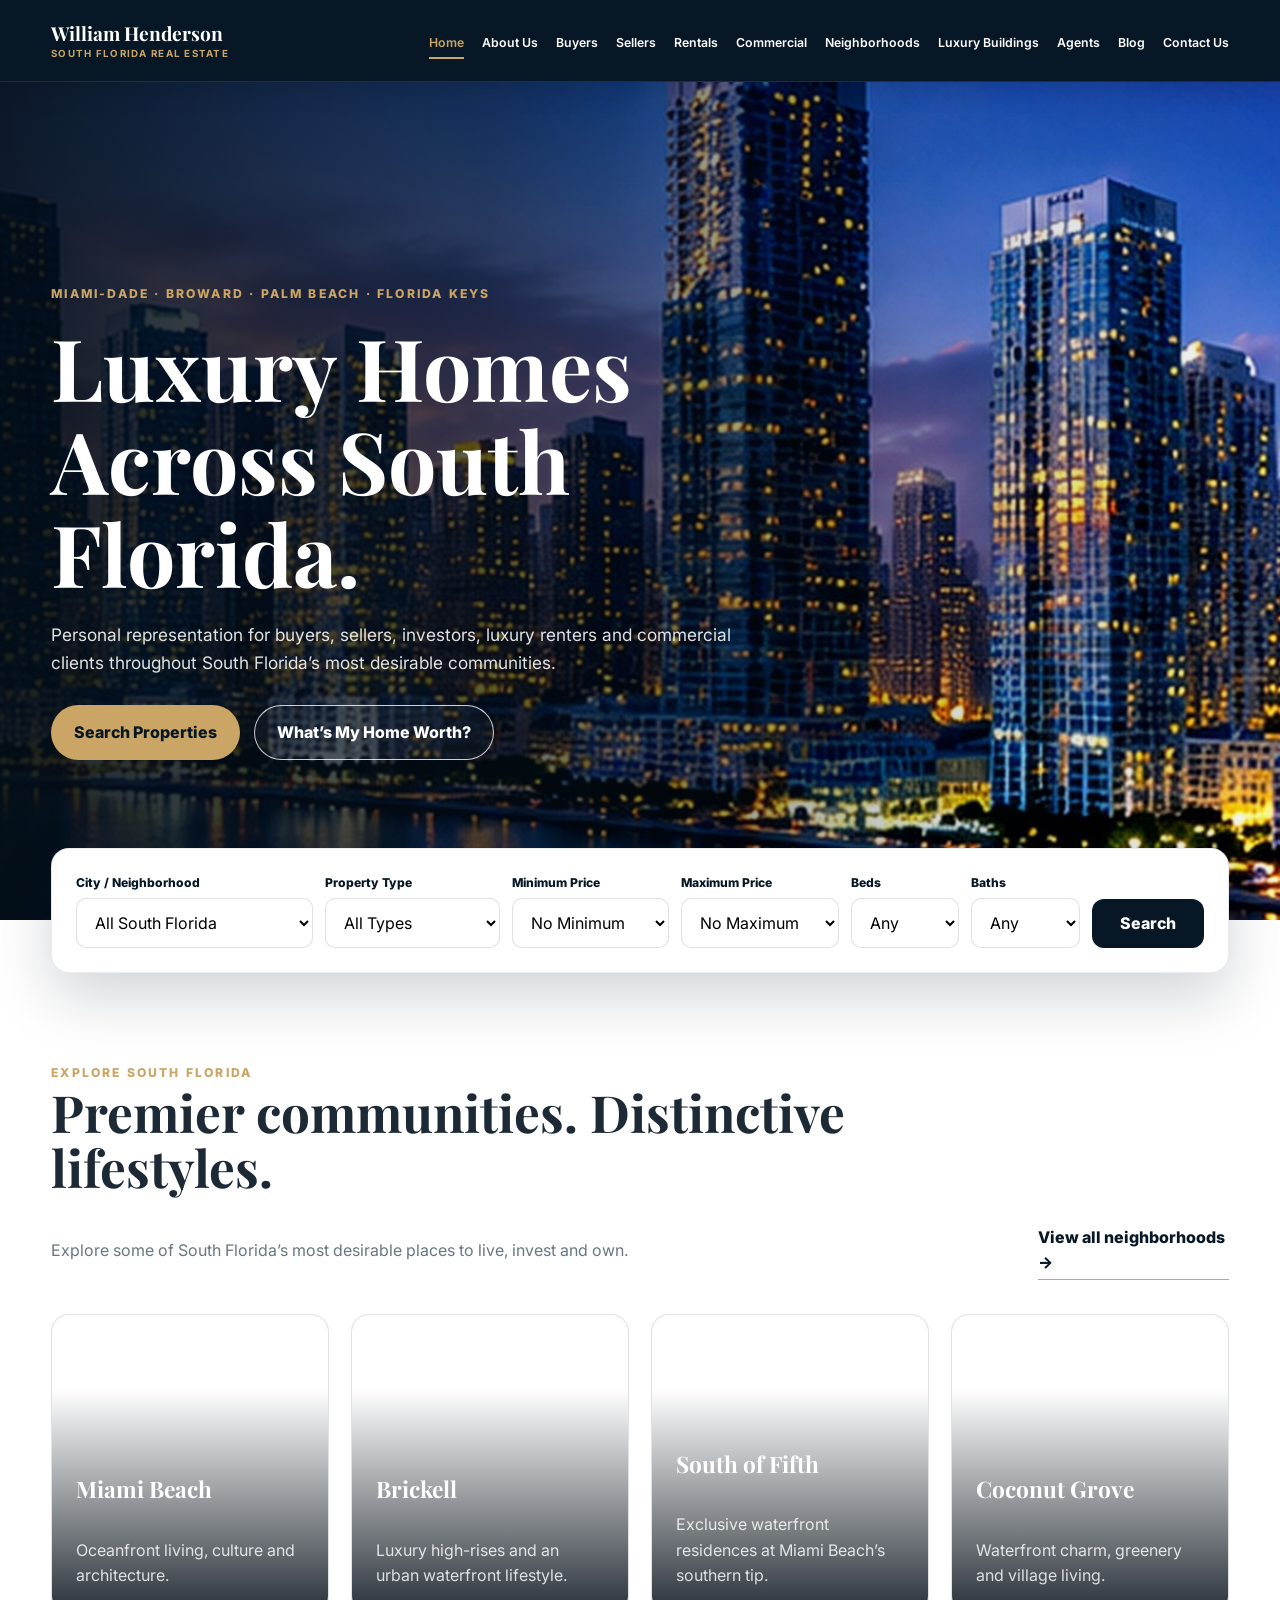
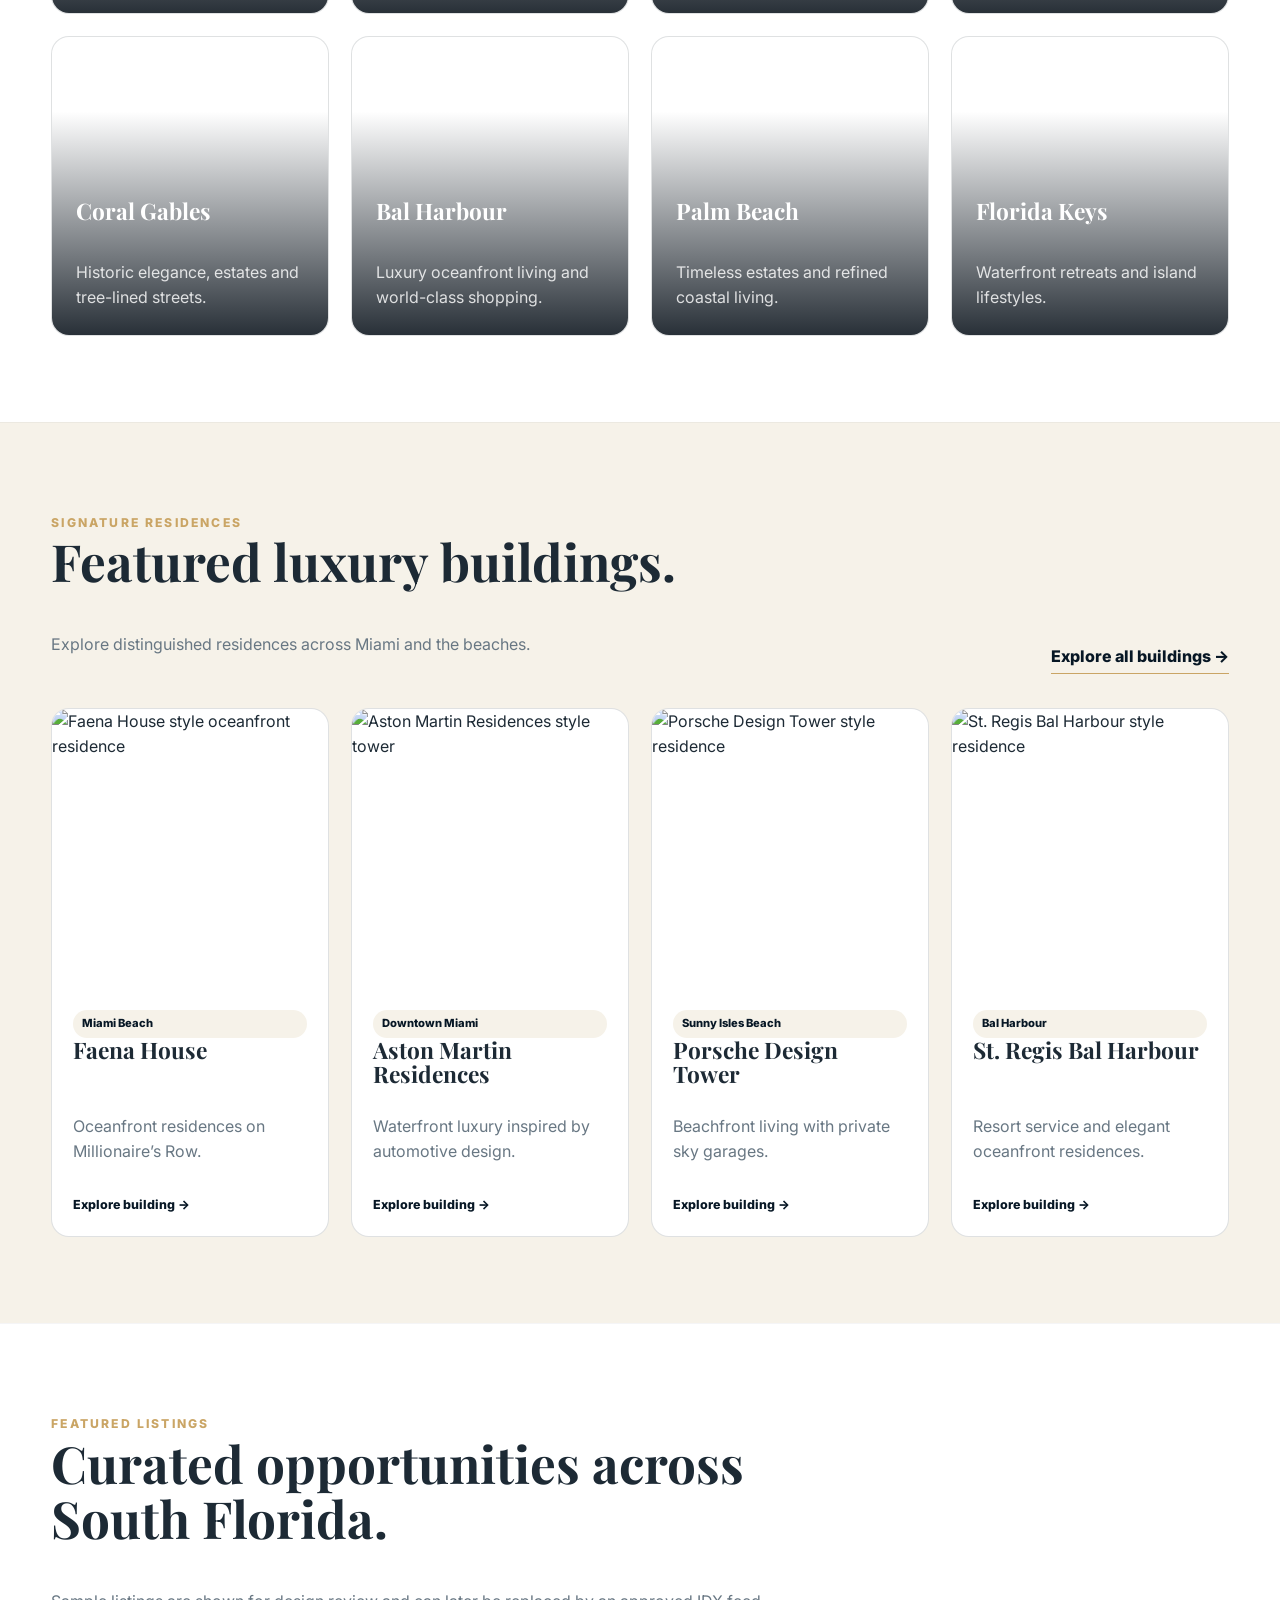
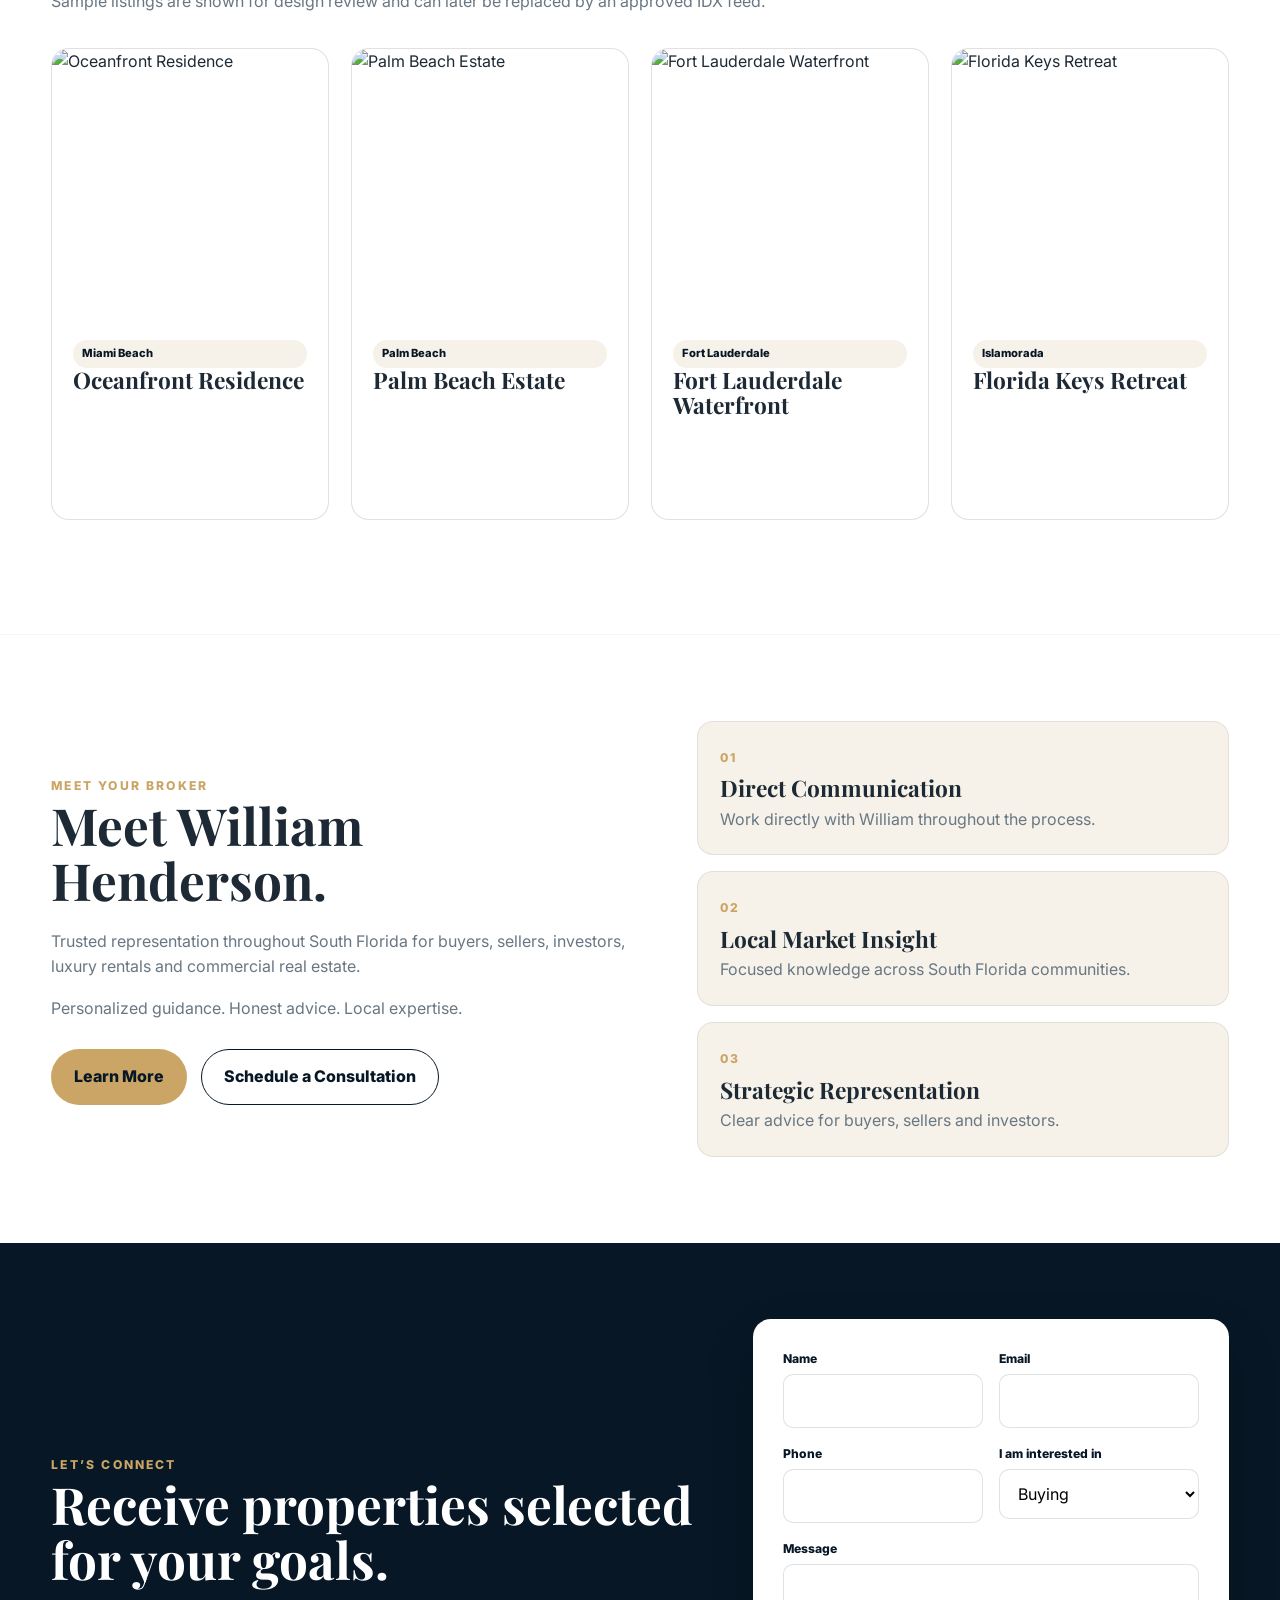
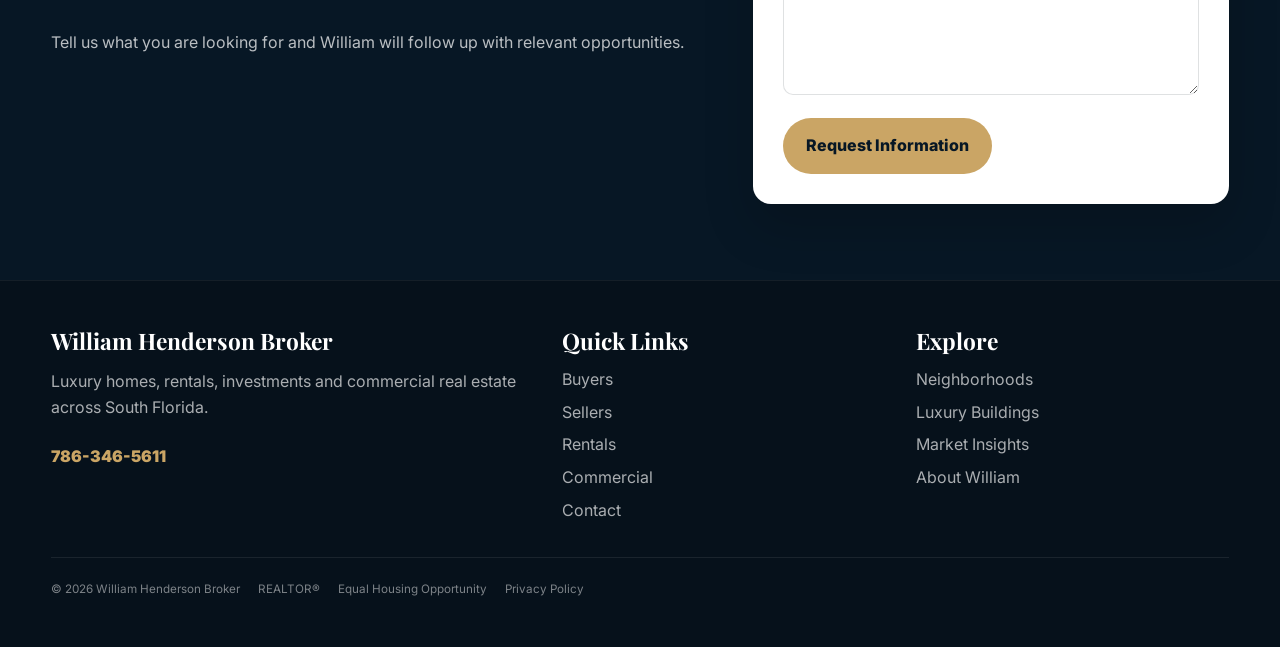
==== index.html @ 1590598d "Add files via upload" ====
<!DOCTYPE html>
<html lang="en">
<head>
<meta charset="UTF-8">
<meta name="viewport" content="width=device-width,initial-scale=1.0">
<title>William Henderson Real Estate</title>
<link rel="preconnect" href="https://fonts.googleapis.com">
<link rel="preconnect" href="https://fonts.gstatic.com" crossorigin>
<link href="https://fonts.googleapis.com/css2?family=Inter:wght@400;500;600;700;800&family=Playfair+Display:wght@600;700&display=swap" rel="stylesheet">
<style>
:root{--navy:#071725;--gold:#caa565;--cream:#f6f2e9;--white:#fff;--text:#1d2a35;--muted:#687783;--border:rgba(8,23,37,.13);--shadow:0 22px 60px rgba(8,23,37,.14);--radius:18px}
*{box-sizing:border-box}html{scroll-behavior:smooth}
body{margin:0;font-family:Inter,Arial,sans-serif;color:var(--text);background:#fff;line-height:1.6}
img{max-width:100%;display:block}a{color:inherit;text-decoration:none}button,input,select,textarea{font:inherit}
.container{width:min(1180px,92%);margin:0 auto}
.site-header{position:fixed;top:0;left:0;right:0;height:82px;z-index:1000;background:#071725;border-bottom:1px solid rgba(255,255,255,.1)}
.nav-wrap{height:82px;display:flex;align-items:center;justify-content:space-between;gap:22px}
.brand{color:#fff;font:700 1.08rem "Playfair Display",Georgia,serif;line-height:1.1;white-space:nowrap}
.brand span{display:block;color:var(--gold);font:700 .61rem Inter,sans-serif;letter-spacing:.13em;text-transform:uppercase;margin-top:4px}
.nav-links{display:flex;gap:15px;align-items:center}
.nav-links a{color:#fff;font-size:.77rem;font-weight:600}
.nav-links a:hover,.nav-links a.active{color:var(--gold)}
.menu-toggle{display:none;border:0;background:transparent;color:#fff;font-size:1.7rem}
.hero{height:900px;min-height:900px;position:relative;display:flex;align-items:center;overflow:hidden;color:#fff;margin-top:0}
.hero-image{position:absolute;inset:0;width:100%;height:100%;object-fit:cover;object-position:center center}
.hero-overlay{position:absolute;inset:0;background:linear-gradient(90deg,rgba(3,14,24,.9) 0%,rgba(3,14,24,.63) 38%,rgba(3,14,24,.16) 72%,rgba(3,14,24,.02) 100%)}
.hero-content{position:relative;z-index:2;padding-top:120px}
.eyebrow{color:var(--gold);text-transform:uppercase;letter-spacing:.18em;font-size:.76rem;font-weight:800}
h1,h2,h3{font-family:"Playfair Display",Georgia,serif;line-height:1.08;margin-top:0}
h1{font-size:clamp(4.1rem,6.7vw,7rem);max-width:820px;margin:16px 0 22px}
h2{font-size:clamp(2.25rem,4vw,3.8rem)}
h3{font-size:1.42rem;margin-bottom:8px}
p{color:var(--muted)}
.hero p{color:rgba(255,255,255,.88);font-size:1.08rem;max-width:720px}
.hero-actions{display:flex;gap:14px;flex-wrap:wrap;margin-top:28px}
.btn{display:inline-flex;align-items:center;justify-content:center;padding:14px 22px;border-radius:999px;border:1px solid transparent;font-weight:800;cursor:pointer}
.btn-primary{background:var(--gold);color:var(--navy)}
.btn-secondary{border-color:rgba(255,255,255,.8);color:#fff;background:rgba(255,255,255,.04)}
.search-panel{margin-top:-65px;position:relative;z-index:5;background:#fff;box-shadow:var(--shadow);border-radius:var(--radius);padding:25px}
.search-grid{display:grid;grid-template-columns:1.25fr .9fr .85fr .85fr .7fr auto;gap:12px}
.field label{display:block;font-size:.76rem;font-weight:800;margin-bottom:6px;color:var(--navy)}
.field input,.field select,.field textarea{width:100%;padding:13px 14px;border:1px solid var(--border);border-radius:10px;background:#fff}
.btn-dark{background:var(--navy);color:#fff;min-height:49px;align-self:end}
.section{padding:86px 0}.section.alt{background:var(--cream)}
.section-title{max-width:760px;margin-bottom:34px}.section-title p{color:var(--muted)}
.area-grid,.property-grid,.building-grid{display:grid;grid-template-columns:repeat(4,1fr);gap:22px}
.area-card,.property-card,.building-card{border:1px solid var(--border);border-radius:var(--radius);overflow:hidden;background:#fff;transition:.25s ease}
.area-card:hover,.property-card:hover,.building-card:hover{transform:translateY(-5px);box-shadow:var(--shadow)}
.area-card{min-height:310px;position:relative;color:#fff;display:flex;align-items:flex-end;padding:24px;background-size:cover;background-position:center}
.area-card:before{content:"";position:absolute;inset:0;background:linear-gradient(transparent 25%,rgba(5,14,23,.86))}
.area-card>div{position:relative;z-index:1}.area-card p{color:rgba(255,255,255,.82);margin:0}
.building-card img{height:250px;width:100%;object-fit:cover}.property-card img{height:245px;width:100%;object-fit:cover}
.card-body{padding:21px}.price{color:var(--navy);font-size:1.28rem;font-weight:900}
.property-meta{display:flex;gap:13px;flex-wrap:wrap;font-size:.83rem;color:var(--muted);margin-top:12px}
.tag{display:inline-block;padding:5px 9px;border-radius:999px;background:var(--cream);font-size:.7rem;font-weight:800;color:var(--navy)}
.center-action{text-align:center;margin-top:30px}.text-link{color:var(--navy);font-weight:800;border-bottom:1px solid var(--gold);padding-bottom:3px}
.split-heading{max-width:none;display:flex;justify-content:space-between;align-items:end;gap:30px}
.content-grid{display:grid;grid-template-columns:1.15fr .85fr;gap:58px;align-items:start}.agent-profile{align-items:center}
.agent-photo{min-height:480px;border-radius:var(--radius);overflow:hidden;background:#ddd}
.placeholder-photo{display:grid;place-items:center;background:linear-gradient(140deg,#d8d3c9,#f5f1e8);border:1px solid var(--border);color:var(--navy);text-align:center;font-weight:800;font-size:1.25rem}
.form-grid{display:grid;grid-template-columns:1fr 1fr;gap:16px}.form-grid .full{grid-column:1/-1}
.cta-band{background:var(--navy);color:#fff;padding:76px 0}.cta-band p{color:rgba(255,255,255,.72)}
.lead-form{background:#fff;color:var(--text);padding:30px;border-radius:var(--radius)}
.site-footer{background:#06111b;color:#fff;padding:48px 0}.footer-grid{display:grid;grid-template-columns:1.5fr 1fr 1fr;gap:42px}
.site-footer p,.site-footer a{color:rgba(255,255,255,.66)}.footer-phone{color:var(--gold)!important;font-weight:900}
.footer-links{display:grid;gap:7px}
.listing-results{margin-top:28px;display:grid;grid-template-columns:repeat(3,1fr);gap:18px}
@media(max-width:1060px){
 .menu-toggle{display:block}.nav-links{display:none;position:absolute;top:82px;left:0;right:0;flex-direction:column;align-items:flex-start;padding:24px 4%;background:var(--navy)}
 .nav-links.open{display:flex}.search-grid{grid-template-columns:1fr 1fr}
 .area-grid,.property-grid,.building-grid{grid-template-columns:repeat(2,1fr)}
 .content-grid{grid-template-columns:1fr}
}
@media(max-width:680px){
 .hero{height:760px;min-height:760px}.hero-image{object-position:62% center}.hero-content{padding-top:110px}
 h1{font-size:3.2rem}.search-panel{margin-top:-38px}
 .search-grid,.form-grid,.area-grid,.property-grid,.building-grid{grid-template-columns:1fr}
 .form-grid .full{grid-column:auto}.footer-grid{grid-template-columns:1fr}
}
</style>

<style>
/* FINAL HOMEPAGE POLISH */
body {
  overflow-x: hidden;
}

.site-header {
  box-shadow: 0 8px 24px rgba(0,0,0,.12);
}

.nav-links {
  gap: 18px;
}

.nav-links a {
  position: relative;
  padding: 30px 0 27px;
}

.nav-links a::after {
  content: "";
  position: absolute;
  left: 0;
  right: 100%;
  bottom: 20px;
  height: 2px;
  background: var(--gold);
  transition: right .25s ease;
}

.nav-links a:hover::after,
.nav-links a.active::after {
  right: 0;
}

.hero-content {
  max-width: 1180px;
}

.hero p {
  max-width: 680px;
}

.search-panel {
  border: 1px solid rgba(8,23,37,.08);
}

.search-grid {
  align-items: end;
}

.field select,
.field input,
.field textarea {
  transition: border-color .2s ease, box-shadow .2s ease;
}

.field select:focus,
.field input:focus,
.field textarea:focus {
  outline: none;
  border-color: var(--gold);
  box-shadow: 0 0 0 3px rgba(202,165,101,.16);
}

.btn,
.search-button {
  transition: transform .2s ease, box-shadow .2s ease, background-color .2s ease;
}

.btn:hover,
.search-button:hover {
  transform: translateY(-2px);
}

.btn-primary:hover {
  box-shadow: 0 10px 24px rgba(202,165,101,.28);
}

.btn-outline-dark {
  border-color: var(--navy);
  color: var(--navy);
  background: transparent;
}

.btn-outline-dark:hover {
  background: var(--navy);
  color: #fff;
}

.area-card,
.building-card,
.property-card {
  height: 100%;
}

.area-card {
  min-height: 330px;
}

.area-card h3,
.building-card h3,
.property-card h3 {
  min-height: 2.3em;
}

.building-card img,
.property-card img {
  aspect-ratio: 4/3;
  height: auto;
}

.card-body {
  display: flex;
  flex-direction: column;
  height: calc(100% - 1px);
}

.card-body .price {
  margin-top: auto;
}

.section + .section {
  border-top: 1px solid rgba(8,23,37,.04);
}

.broker-section {
  display: grid;
  grid-template-columns: 1.05fr .95fr;
  gap: 58px;
  align-items: center;
}

.broker-copy {
  max-width: 720px;
}

.broker-copy h2 {
  margin-bottom: 20px;
}

.broker-points {
  display: grid;
  gap: 16px;
}

.point-card {
  background: var(--cream);
  border: 1px solid rgba(8,23,37,.08);
  border-radius: 16px;
  padding: 22px;
  transition: transform .2s ease, box-shadow .2s ease;
}

.point-card:hover {
  transform: translateY(-3px);
  box-shadow: 0 14px 30px rgba(8,23,37,.08);
}

.point-card span {
  color: var(--gold);
  font-weight: 800;
  font-size: .76rem;
  letter-spacing: .14em;
}

.point-card h3 {
  margin: 7px 0 6px;
  min-height: auto;
}

.point-card p {
  margin: 0;
}

.cta-band .content-grid {
  align-items: center;
}

.lead-form {
  box-shadow: 0 22px 50px rgba(0,0,0,.18);
}

.site-footer {
  border-top: 1px solid rgba(255,255,255,.06);
}

.site-footer h3 {
  margin-bottom: 14px;
}

.footer-phone {
  display: inline-block;
  margin-top: 8px;
}

@media (max-width: 1060px) {
  .broker-section {
    grid-template-columns: 1fr;
  }

  .broker-points {
    grid-template-columns: repeat(3,1fr);
  }

  .nav-links a {
    padding: 6px 0;
  }

  .nav-links a::after {
    display: none;
  }
}

@media (max-width: 760px) {
  .broker-points {
    grid-template-columns: 1fr;
  }

  .hero-actions .btn {
    width: 100%;
  }

  .search-panel {
    padding: 20px;
  }

  .section {
    padding: 68px 0;
  }

  .area-card {
    min-height: 300px;
  }

  .cta-band .content-grid {
    gap: 34px;
  }
}

@media (max-width: 520px) {
  .brand {
    font-size: .95rem;
  }

  .brand span {
    font-size: .54rem;
  }

  .hero h1 {
    font-size: 2.9rem;
  }

  .hero p {
    font-size: .96rem;
  }

  .search-panel {
    margin-left: auto;
    margin-right: auto;
  }

  .footer-grid {
    gap: 26px;
  }
}
</style>


<style>
/* Homepage polish */
.hero{
  overflow:hidden !important;
}
.hero-image{
  display:block !important;
  margin:0 !important;
}
.search-panel{
  margin-top:-55px !important;
  position:relative !important;
  z-index:20 !important;
  background:#fff !important;
  border:1px solid rgba(8,23,37,.08) !important;
}
/* Remove gray strip between hero and search */
.hero::after{
  content:none !important;
}
main{
  background:#fff !important;
}
</style>


<style>
/* HOMEPAGE VERSION 2.0 */
.site-header{
  backdrop-filter:blur(14px);
}
.brand{
  font-size:1.2rem !important;
}
.nav-links{
  gap:18px !important;
}
.hero{
  min-height:920px !important;
}
.hero-image{
  transform:scale(1.03);
  animation:heroZoom 18s ease-in-out infinite alternate;
}
@keyframes heroZoom{
  from{transform:scale(1.03)}
  to{transform:scale(1.08)}
}
.hero-overlay{
  background:
    linear-gradient(90deg,rgba(3,14,24,.91) 0%,rgba(3,14,24,.66) 38%,rgba(3,14,24,.18) 72%,rgba(3,14,24,.03) 100%) !important;
}
.search-shell{
  position:relative;
  z-index:30;
  margin-top:-72px;
}
.luxury-search{
  display:grid;
  grid-template-columns:1.35fr 1fr .9fr .9fr .62fr .62fr auto;
  gap:12px;
  align-items:end;
  padding:24px;
  border-radius:18px;
  background:#fff;
  border:1px solid rgba(8,23,37,.08);
  box-shadow:0 24px 60px rgba(8,23,37,.18);
}
.luxury-search .field select{
  min-height:49px;
}
.search-button{
  min-height:49px;
  padding:0 28px;
  border:0;
  border-radius:12px;
  background:var(--navy);
  color:#fff;
  font-weight:800;
  cursor:pointer;
}
.area-grid-eight{
  grid-template-columns:repeat(4,1fr) !important;
}
.area-grid-eight .area-card{
  min-height:300px;
}
.card-link{
  display:inline-block;
  margin-top:14px;
  color:var(--navy);
  font-size:.78rem;
  font-weight:800;
}
.building-card img{
  height:280px !important;
}
.property-card img{
  height:270px !important;
}
.property-card .price{
  font-size:1.4rem !important;
}
.footer-legal{
  display:flex;
  flex-wrap:wrap;
  gap:18px;
  margin-top:34px;
  padding-top:22px;
  border-top:1px solid rgba(255,255,255,.08);
  color:rgba(255,255,255,.48);
  font-size:.73rem;
}
.footer-legal a{
  color:rgba(255,255,255,.48);
}
@media(max-width:1180px){
  .luxury-search{
    grid-template-columns:repeat(3,1fr);
  }
  .search-button{
    width:100%;
  }
}
@media(max-width:900px){
  .area-grid-eight{
    grid-template-columns:repeat(2,1fr) !important;
  }
}
@media(max-width:680px){
  .hero{
    min-height:760px !important;
  }
  .luxury-search{
    grid-template-columns:1fr;
  }
  .area-grid-eight{
    grid-template-columns:1fr !important;
  }
  .footer-legal{
    flex-direction:column;
    gap:8px;
  }
}
</style>

</head>
<body>

  <header class="site-header">
    <div class="container nav-wrap">
      <a class="brand" href="index.html">William Henderson<span>South Florida Real Estate</span></a>
      <button class="menu-toggle" type="button" aria-label="Open navigation">☰</button>
      <nav class="nav-links" aria-label="Main navigation">
        <a class="active" href="index.html">Home</a>
        <a href="about.html">About Us</a>
        <a href="buyers.html">Buyers</a>
        <a href="sellers.html">Sellers</a>
        <a href="rentals.html">Rentals</a>
        <a href="commercial.html">Commercial</a>
        <a href="neighborhoods.html">Neighborhoods</a>
        <a href="buildings.html">Luxury Buildings</a>
        <a href="agents.html">Agents</a>
        <a href="blog.html">Blog</a>
        <a href="contact.html">Contact Us</a>
      </nav>
    </div>
  </header>
<main>
    
    <section class="hero" aria-label="Miami skyline">
      <img class="hero-image" src="[data-uri]" alt="Downtown Miami and Brickell skyline overlooking Biscayne Bay">
      <div class="hero-overlay"></div>
      <div class="container hero-content">
        <span class="eyebrow">Miami-Dade · Broward · Palm Beach · Florida Keys</span>
        <h1>Luxury Homes<br>Across South Florida.</h1>
        <p>Personal representation for buyers, sellers, investors, luxury renters and commercial clients throughout South Florida’s most desirable communities.</p>
        <div class="hero-actions">
          <a class="btn btn-primary" href="#properties">Search Properties</a>
          <a class="btn btn-secondary" href="sellers.html">What’s My Home Worth?</a>
        </div>
      </div>
    </section>

    
    <section class="search-shell" id="property-search">
      <div class="container">
        <form class="luxury-search" id="homeSearch">
          <div class="field">
            <label for="area">City / Neighborhood</label>
            <select id="area" name="area">
              <option value="">All South Florida</option>
              <option>Miami Beach</option>
              <option>South of Fifth</option>
              <option>Brickell</option>
              <option>Downtown Miami</option>
              <option>Edgewater</option>
              <option>Coconut Grove</option>
              <option>Coral Gables</option>
              <option>Bal Harbour</option>
              <option>Sunny Isles Beach</option>
              <option>Aventura</option>
              <option>Fort Lauderdale</option>
              <option>Boca Raton</option>
              <option>Palm Beach</option>
              <option>Islamorada</option>
              <option>Key Largo</option>
            </select>
          </div>

          <div class="field">
            <label for="type">Property Type</label>
            <select id="type" name="type">
              <option value="">All Types</option>
              <option>Condo</option>
              <option>Single Family</option>
              <option>Multifamily</option>
              <option>Townhome</option>
              <option>Villa</option>
              <option>Rental</option>
              <option>Commercial</option>
            </select>
          </div>

          <div class="field">
            <label for="minPrice">Minimum Price</label>
            <select id="minPrice" name="minPrice">
              <option value="">No Minimum</option>
              <option value="250000">$250,000</option>
              <option value="500000">$500,000</option>
              <option value="1000000">$1,000,000</option>
              <option value="2500000">$2,500,000</option>
              <option value="5000000">$5,000,000</option>
            </select>
          </div>

          <div class="field">
            <label for="maxPrice">Maximum Price</label>
            <select id="maxPrice" name="maxPrice">
              <option value="">No Maximum</option>
              <option value="500000">$500,000</option>
              <option value="1000000">$1,000,000</option>
              <option value="2500000">$2,500,000</option>
              <option value="5000000">$5,000,000</option>
              <option value="10000000">$10,000,000+</option>
            </select>
          </div>

          <div class="field compact">
            <label for="beds">Beds</label>
            <select id="beds" name="beds">
              <option value="">Any</option>
              <option>1+</option>
              <option>2+</option>
              <option>3+</option>
              <option>4+</option>
              <option>5+</option>
            </select>
          </div>

          <div class="field compact">
            <label for="baths">Baths</label>
            <select id="baths" name="baths">
              <option value="">Any</option>
              <option>1+</option>
              <option>2+</option>
              <option>3+</option>
              <option>4+</option>
              <option>5+</option>
            </select>
          </div>

          <button class="search-button" type="submit">Search</button>
        </form>
      </div>
    </section>


    
    <section class="section communities-section">
      <div class="container">
        <div class="section-title split-heading">
          <div>
            <span class="eyebrow">Explore South Florida</span>
            <h2>Premier communities. Distinctive lifestyles.</h2>
            <p>Explore some of South Florida’s most desirable places to live, invest and own.</p>
          </div>
          <a class="text-link" href="neighborhoods.html">View all neighborhoods →</a>
        </div>

        <div class="area-grid area-grid-eight">
          <a class="area-card" href="neighborhoods.html#miami-beach" style="background-image:url('https://images.unsplash.com/photo-1535498730771-e735b998cd64?auto=format&fit=crop&w=1000&q=85')"><div><h3>Miami Beach</h3><p>Oceanfront living, culture and architecture.</p></div></a>
          <a class="area-card" href="neighborhoods.html#brickell" style="background-image:url('https://images.unsplash.com/photo-1589083130544-0d6a2926e519?auto=format&fit=crop&w=1000&q=85')"><div><h3>Brickell</h3><p>Luxury high-rises and an urban waterfront lifestyle.</p></div></a>
          <a class="area-card" href="neighborhoods.html#south-of-fifth" style="background-image:url('https://images.unsplash.com/photo-1507525428034-b723cf961d3e?auto=format&fit=crop&w=1000&q=85')"><div><h3>South of Fifth</h3><p>Exclusive waterfront residences at Miami Beach’s southern tip.</p></div></a>
          <a class="area-card" href="neighborhoods.html#coconut-grove" style="background-image:url('https://images.unsplash.com/photo-1600585154340-be6161a56a0c?auto=format&fit=crop&w=1000&q=85')"><div><h3>Coconut Grove</h3><p>Waterfront charm, greenery and village living.</p></div></a>
          <a class="area-card" href="neighborhoods.html#coral-gables" style="background-image:url('https://images.unsplash.com/photo-1600566753086-00f18fb6b3ea?auto=format&fit=crop&w=1000&q=85')"><div><h3>Coral Gables</h3><p>Historic elegance, estates and tree-lined streets.</p></div></a>
          <a class="area-card" href="neighborhoods.html#bal-harbour" style="background-image:url('https://images.unsplash.com/photo-1500530855697-b586d89ba3ee?auto=format&fit=crop&w=1000&q=85')"><div><h3>Bal Harbour</h3><p>Luxury oceanfront living and world-class shopping.</p></div></a>
          <a class="area-card" href="neighborhoods.html#palm-beach" style="background-image:url('https://images.unsplash.com/photo-1499793983690-e29da59ef1c2?auto=format&fit=crop&w=1000&q=85')"><div><h3>Palm Beach</h3><p>Timeless estates and refined coastal living.</p></div></a>
          <a class="area-card" href="neighborhoods.html#florida-keys" style="background-image:url('https://images.unsplash.com/photo-1510414842594-a61c69b5ae57?auto=format&fit=crop&w=1000&q=85')"><div><h3>Florida Keys</h3><p>Waterfront retreats and island lifestyles.</p></div></a>
        </div>
      </div>
    </section>


    
    <section class="section alt buildings-section">
      <div class="container">
        <div class="section-title split-heading">
          <div>
            <span class="eyebrow">Signature Residences</span>
            <h2>Featured luxury buildings.</h2>
            <p>Explore distinguished residences across Miami and the beaches.</p>
          </div>
          <a class="text-link" href="buildings.html">Explore all buildings →</a>
        </div>

        <div class="building-grid">
          <a class="building-card" href="buildings.html#faena">
            <img src="https://images.unsplash.com/photo-1545324418-cc1a3fa10c00?auto=format&fit=crop&w=1000&q=85" alt="Faena House style oceanfront residence">
            <div class="card-body"><span class="tag">Miami Beach</span><h3>Faena House</h3><p>Oceanfront residences on Millionaire’s Row.</p><span class="card-link">Explore building →</span></div>
          </a>
          <a class="building-card" href="buildings.html#aston-martin">
            <img src="https://images.unsplash.com/photo-1486406146926-c627a92ad1ab?auto=format&fit=crop&w=1000&q=85" alt="Aston Martin Residences style tower">
            <div class="card-body"><span class="tag">Downtown Miami</span><h3>Aston Martin Residences</h3><p>Waterfront luxury inspired by automotive design.</p><span class="card-link">Explore building →</span></div>
          </a>
          <a class="building-card" href="buildings.html#porsche">
            <img src="https://images.unsplash.com/photo-1487958449943-2429e8be8625?auto=format&fit=crop&w=1000&q=85" alt="Porsche Design Tower style residence">
            <div class="card-body"><span class="tag">Sunny Isles Beach</span><h3>Porsche Design Tower</h3><p>Beachfront living with private sky garages.</p><span class="card-link">Explore building →</span></div>
          </a>
          <a class="building-card" href="buildings.html#st-regis">
            <img src="https://images.unsplash.com/photo-1600607688969-a5bfcd646154?auto=format&fit=crop&w=1000&q=85" alt="St. Regis Bal Harbour style residence">
            <div class="card-body"><span class="tag">Bal Harbour</span><h3>St. Regis Bal Harbour</h3><p>Resort service and elegant oceanfront residences.</p><span class="card-link">Explore building →</span></div>
          </a>
        </div>
      </div>
    </section>


    <section class="section" id="properties">
      <div class="container">
        <div class="section-title">
          <span class="eyebrow">Featured Listings</span>
          <h2>Curated opportunities across South Florida.</h2>
          <p>Sample listings are shown for design review and can later be replaced by an approved IDX feed.</p>
        </div>
        <div class="property-grid" id="featuredListings"></div>
        <div id="homeResults" class="listing-results" aria-live="polite"></div>
      </div>
    </section>

    
    <section class="section agent-intro">
      <div class="container broker-section">
        <div class="broker-copy">
          <span class="eyebrow">Meet Your Broker</span>
          <h2>Meet William Henderson.</h2>
          <p>Trusted representation throughout South Florida for buyers, sellers, investors, luxury rentals and commercial real estate.</p>
          <p>Personalized guidance. Honest advice. Local expertise.</p>
          <div class="hero-actions dark-actions">
            <a class="btn btn-primary" href="about.html">Learn More</a>
            <a class="btn btn-outline-dark" href="contact.html">Schedule a Consultation</a>
          </div>
        </div>
        <div class="broker-points">
          <div class="point-card">
            <span>01</span>
            <h3>Direct Communication</h3>
            <p>Work directly with William throughout the process.</p>
          </div>
          <div class="point-card">
            <span>02</span>
            <h3>Local Market Insight</h3>
            <p>Focused knowledge across South Florida communities.</p>
          </div>
          <div class="point-card">
            <span>03</span>
            <h3>Strategic Representation</h3>
            <p>Clear advice for buyers, sellers and investors.</p>
          </div>
        </div>
      </div>
    </section>


    <section class="cta-band">
      <div class="container content-grid">
        <div>
          <span class="eyebrow">Let’s Connect</span>
          <h2>Receive properties selected for your goals.</h2>
          <p>Tell us what you are looking for and William will follow up with relevant opportunities.</p>
        </div>
        <form class="lead-form form-grid" action="https://formspree.io/f/YOUR_FORM_ID" method="POST">
          <div class="field"><label>Name</label><input name="name" required></div>
          <div class="field"><label>Email</label><input type="email" name="email" required></div>
          <div class="field"><label>Phone</label><input type="tel" name="phone"></div>
          <div class="field"><label>I am interested in</label>
            <select name="interest"><option>Buying</option><option>Selling</option><option>Renting</option><option>Commercial Real Estate</option><option>Home Valuation</option></select>
          </div>
          <div class="field full"><label>Message</label><textarea name="message" rows="4"></textarea></div>
          <div class="full"><button class="btn btn-primary" type="submit">Request Information</button></div>
        </form>
      </div>
    </section>
  </main>

  <footer class="site-footer">
    <div class="container footer-grid">
      <div>
        <h3>William Henderson Broker</h3>
        <p>Luxury homes, rentals, investments and commercial real estate across South Florida.</p>
        <a class="footer-phone" href="tel:+17863465611">786-346-5611</a>
      </div>
      <div>
        <h3>Quick Links</h3>
        <div class="footer-links">
          <a href="buyers.html">Buyers</a><a href="sellers.html">Sellers</a>
          <a href="rentals.html">Rentals</a><a href="commercial.html">Commercial</a>
          <a href="contact.html">Contact</a>
        </div>
      </div>
      <div>
        <h3>Explore</h3>
        <div class="footer-links">
          <a href="neighborhoods.html">Neighborhoods</a>
          <a href="buildings.html">Luxury Buildings</a>
          <a href="blog.html">Market Insights</a>
          <a href="about.html">About William</a>
        </div>
      </div>
    </div>
  <div class="container footer-legal">
          <span>© 2026 William Henderson Broker</span>
          <span>REALTOR®</span>
          <span>Equal Housing Opportunity</span>
          <a href="privacy.html">Privacy Policy</a>
        </div>
      </footer>
<script>
document.addEventListener("DOMContentLoaded",()=>{
 const toggle=document.querySelector(".menu-toggle"),nav=document.querySelector(".nav-links");
 if(toggle&&nav)toggle.addEventListener("click",()=>nav.classList.toggle("open"));
 renderFeaturedListings();
 const form=document.getElementById("homeSearch");
 if(form)form.addEventListener("submit",e=>{e.preventDefault();alert("The search layout is ready. Live MLS results will appear after IDX is connected.");});
});
const sampleListings=[
 {title:"Oceanfront Residence",area:"Miami Beach",type:"Condo",price:2450000,beds:3,baths:3,image:"https://images.unsplash.com/photo-1600607687920-4e2a09cf159d?auto=format&fit=crop&w=900&q=82"},
 {title:"Palm Beach Estate",area:"Palm Beach",type:"Single Family",price:3950000,beds:5,baths:6,image:"https://images.unsplash.com/photo-1600585154340-be6161a56a0c?auto=format&fit=crop&w=900&q=82"},
 {title:"Fort Lauderdale Waterfront",area:"Fort Lauderdale",type:"Single Family",price:1850000,beds:4,baths:4,image:"https://images.unsplash.com/photo-1600566753190-17f0baa2a6c3?auto=format&fit=crop&w=900&q=82"},
 {title:"Florida Keys Retreat",area:"Islamorada",type:"Single Family",price:2895000,beds:4,baths:3,image:"https://images.unsplash.com/photo-1600607688969-a5bfcd646154?auto=format&fit=crop&w=900&q=82"}
];
function renderFeaturedListings(){
 const target=document.getElementById("featuredListings");if(!target)return;
 target.innerHTML=sampleListings.map(x=>`<article class="property-card"><img src="${x.image}" alt="${x.title}"><div class="card-body"><span class="tag">${x.area}</span><h3>${x.title}</h3><div class="price">$${x.price.toLocaleString()}</div><div class="property-meta"><span>${x.beds} Beds</span><span>${x.baths} Baths</span><span>${x.type}</span></div></div></article>`).join("");
}
</script>
<script>
        document.addEventListener("DOMContentLoaded", function(){
          const form=document.getElementById("homeSearch");
          if(form){
            form.addEventListener("submit", function(e){
              e.preventDefault();
              alert("The luxury search layout is ready. Live MLS results will appear after IDX is connected.");
            });
          }
        });
        </script>
        </body>
</html>
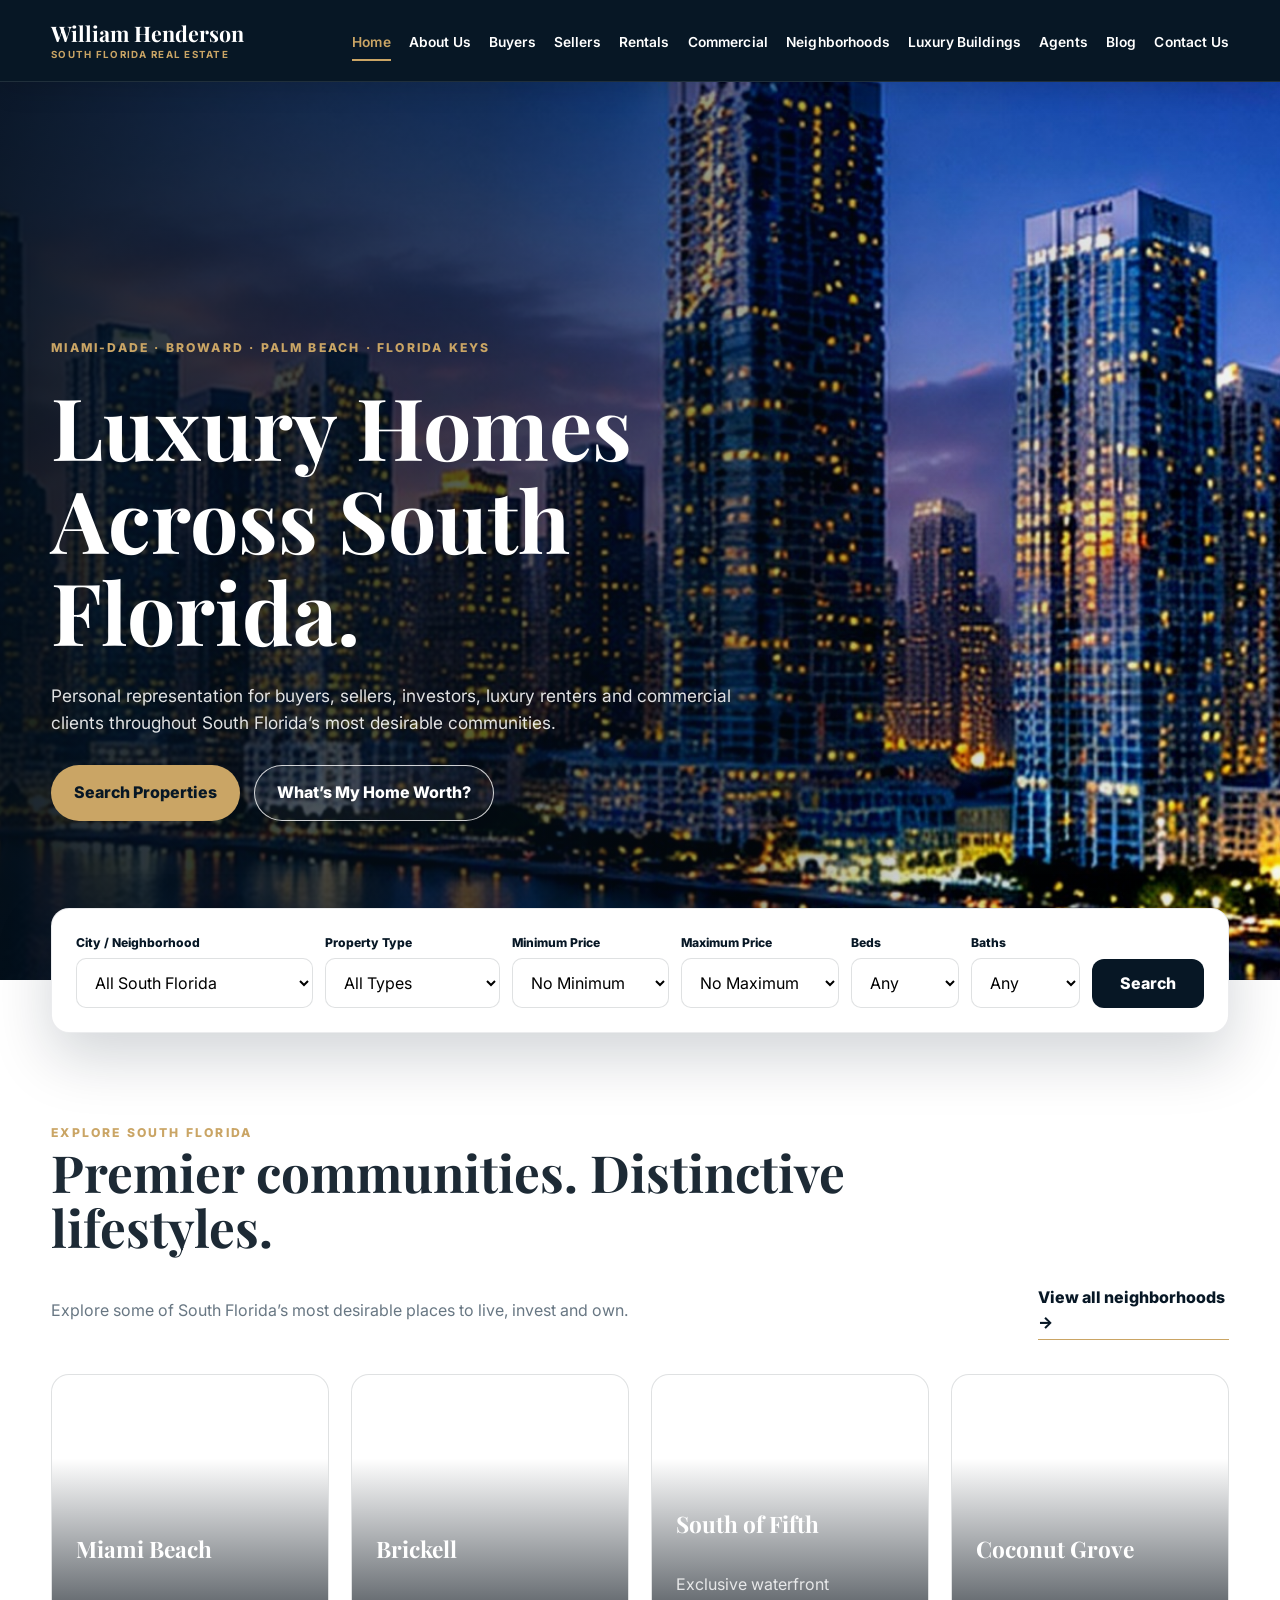
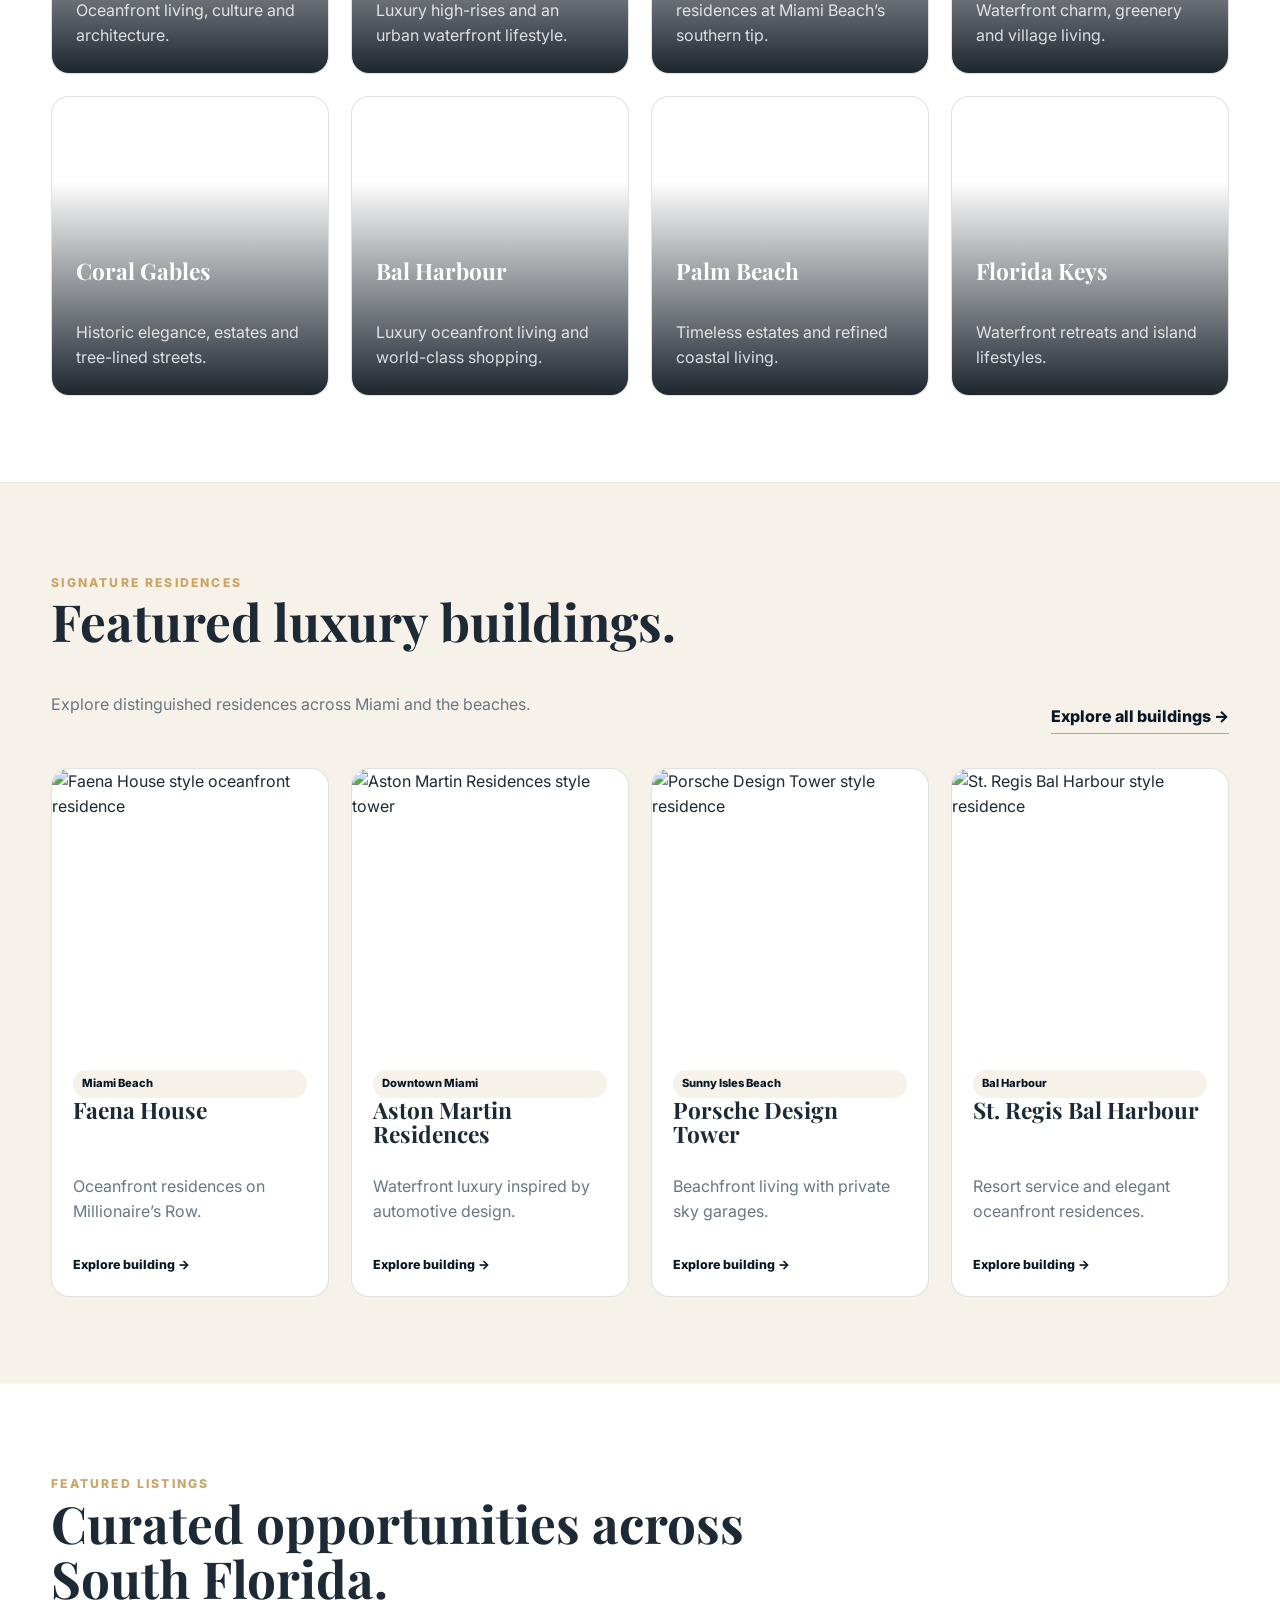
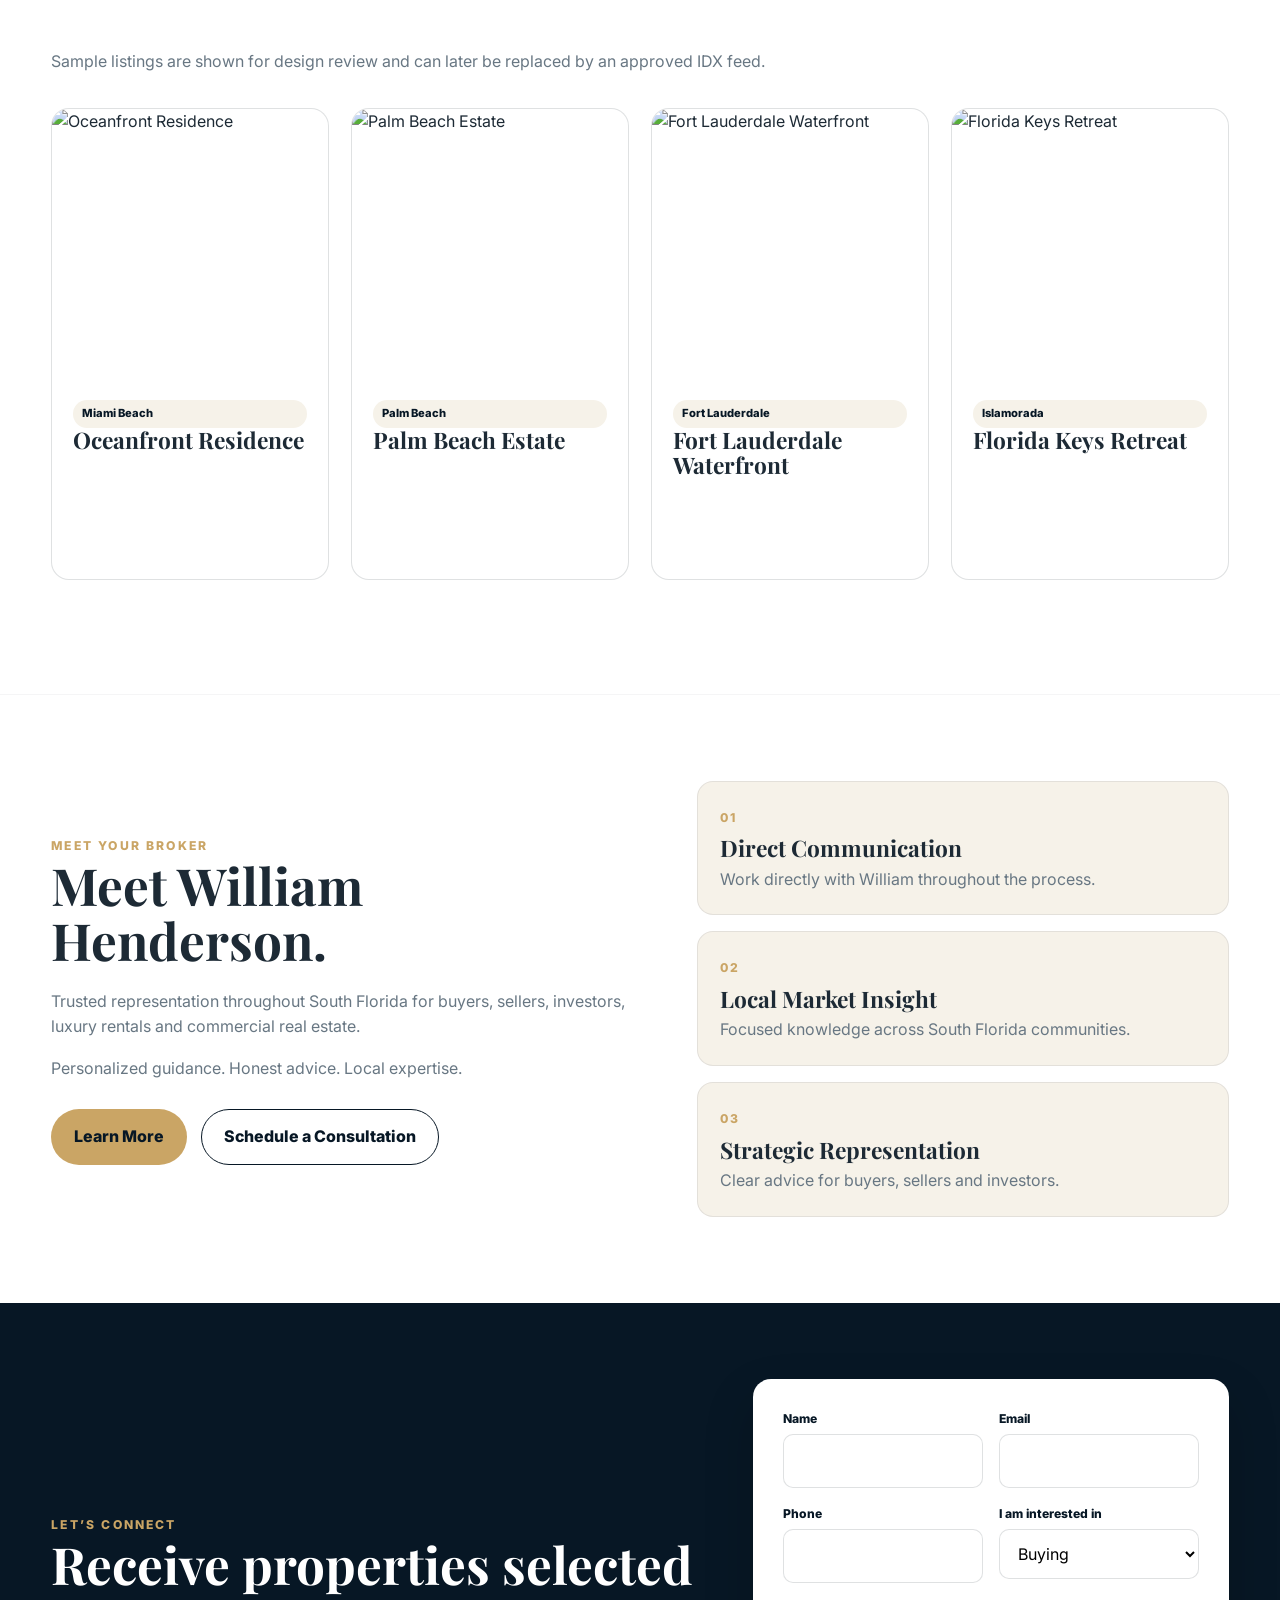
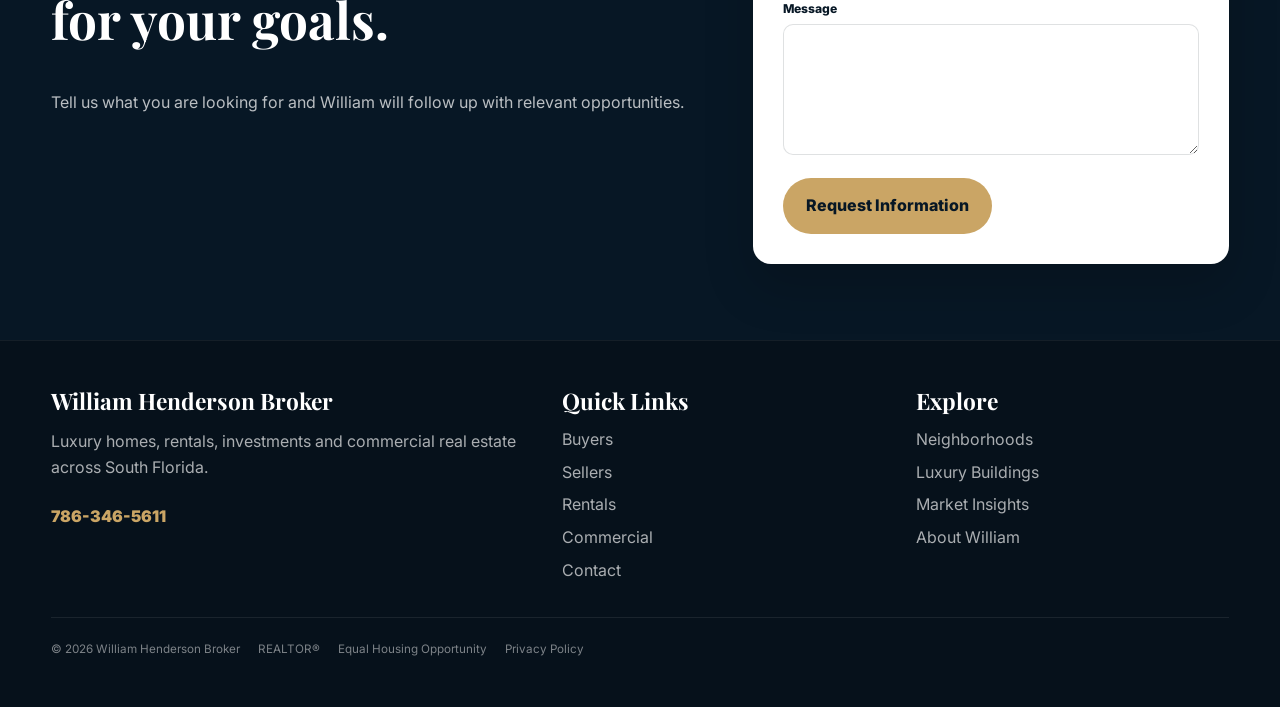
==== commit d0d8085a: "Add files via upload" ====
--- a/index.html
+++ b/index.html
@@ -494,6 +494,79 @@
 }
 </style>
 
+
+<style>
+/* FINAL HOMEPAGE VISUAL REFINEMENTS */
+.brand {
+  font-size: 1.34rem !important;
+}
+
+.nav-links a {
+  font-size: .86rem !important;
+  letter-spacing: .01em;
+}
+
+.nav-links a::after {
+  transition: right .28s ease, opacity .28s ease !important;
+}
+
+.hero {
+  min-height: 980px !important;
+  height: 980px !important;
+}
+
+.hero-content {
+  padding-top: 175px !important;
+}
+
+.hero h1 {
+  margin-top: 20px !important;
+  margin-bottom: 24px !important;
+}
+
+.area-card {
+  background-position: center center !important;
+}
+
+.area-card::before {
+  background: linear-gradient(transparent 28%, rgba(5,14,23,.90)) !important;
+}
+
+@media (max-width: 1060px) {
+  .brand {
+    font-size: 1.16rem !important;
+  }
+
+  .nav-links a {
+    font-size: .84rem !important;
+  }
+
+  .hero {
+    min-height: 860px !important;
+    height: 860px !important;
+  }
+
+  .hero-content {
+    padding-top: 145px !important;
+  }
+}
+
+@media (max-width: 680px) {
+  .brand {
+    font-size: 1rem !important;
+  }
+
+  .hero {
+    min-height: 780px !important;
+    height: 780px !important;
+  }
+
+  .hero-content {
+    padding-top: 120px !important;
+  }
+}
+</style>
+
 </head>
 <body>
 
@@ -641,12 +714,12 @@
         <div class="area-grid area-grid-eight">
           <a class="area-card" href="neighborhoods.html#miami-beach" style="background-image:url('https://images.unsplash.com/photo-1535498730771-e735b998cd64?auto=format&fit=crop&w=1000&q=85')"><div><h3>Miami Beach</h3><p>Oceanfront living, culture and architecture.</p></div></a>
           <a class="area-card" href="neighborhoods.html#brickell" style="background-image:url('https://images.unsplash.com/photo-1589083130544-0d6a2926e519?auto=format&fit=crop&w=1000&q=85')"><div><h3>Brickell</h3><p>Luxury high-rises and an urban waterfront lifestyle.</p></div></a>
-          <a class="area-card" href="neighborhoods.html#south-of-fifth" style="background-image:url('https://images.unsplash.com/photo-1507525428034-b723cf961d3e?auto=format&fit=crop&w=1000&q=85')"><div><h3>South of Fifth</h3><p>Exclusive waterfront residences at Miami Beach’s southern tip.</p></div></a>
+          <a class="area-card" href="neighborhoods.html#south-of-fifth" style="background-image:url('https://images.unsplash.com/photo-1533104816931-20fa691ff6ca?auto=format&fit=crop&w=1000&q=85')"><div><h3>South of Fifth</h3><p>Exclusive waterfront residences at Miami Beach’s southern tip.</p></div></a>
           <a class="area-card" href="neighborhoods.html#coconut-grove" style="background-image:url('https://images.unsplash.com/photo-1600585154340-be6161a56a0c?auto=format&fit=crop&w=1000&q=85')"><div><h3>Coconut Grove</h3><p>Waterfront charm, greenery and village living.</p></div></a>
-          <a class="area-card" href="neighborhoods.html#coral-gables" style="background-image:url('https://images.unsplash.com/photo-1600566753086-00f18fb6b3ea?auto=format&fit=crop&w=1000&q=85')"><div><h3>Coral Gables</h3><p>Historic elegance, estates and tree-lined streets.</p></div></a>
-          <a class="area-card" href="neighborhoods.html#bal-harbour" style="background-image:url('https://images.unsplash.com/photo-1500530855697-b586d89ba3ee?auto=format&fit=crop&w=1000&q=85')"><div><h3>Bal Harbour</h3><p>Luxury oceanfront living and world-class shopping.</p></div></a>
+          <a class="area-card" href="neighborhoods.html#coral-gables" style="background-image:url('https://images.unsplash.com/photo-1600585152915-d208bec867a1?auto=format&fit=crop&w=1000&q=85')"><div><h3>Coral Gables</h3><p>Historic elegance, estates and tree-lined streets.</p></div></a>
+          <a class="area-card" href="neighborhoods.html#bal-harbour" style="background-image:url('https://images.unsplash.com/photo-1507525428034-b723cf961d3e?auto=format&fit=crop&w=1000&q=85')"><div><h3>Bal Harbour</h3><p>Luxury oceanfront living and world-class shopping.</p></div></a>
           <a class="area-card" href="neighborhoods.html#palm-beach" style="background-image:url('https://images.unsplash.com/photo-1499793983690-e29da59ef1c2?auto=format&fit=crop&w=1000&q=85')"><div><h3>Palm Beach</h3><p>Timeless estates and refined coastal living.</p></div></a>
-          <a class="area-card" href="neighborhoods.html#florida-keys" style="background-image:url('https://images.unsplash.com/photo-1510414842594-a61c69b5ae57?auto=format&fit=crop&w=1000&q=85')"><div><h3>Florida Keys</h3><p>Waterfront retreats and island lifestyles.</p></div></a>
+          <a class="area-card" href="neighborhoods.html#florida-keys" style="background-image:url('https://images.unsplash.com/photo-1500530855697-b586d89ba3ee?auto=format&fit=crop&w=1000&q=85')"><div><h3>Florida Keys</h3><p>Waterfront retreats and island lifestyles.</p></div></a>
         </div>
       </div>
     </section>
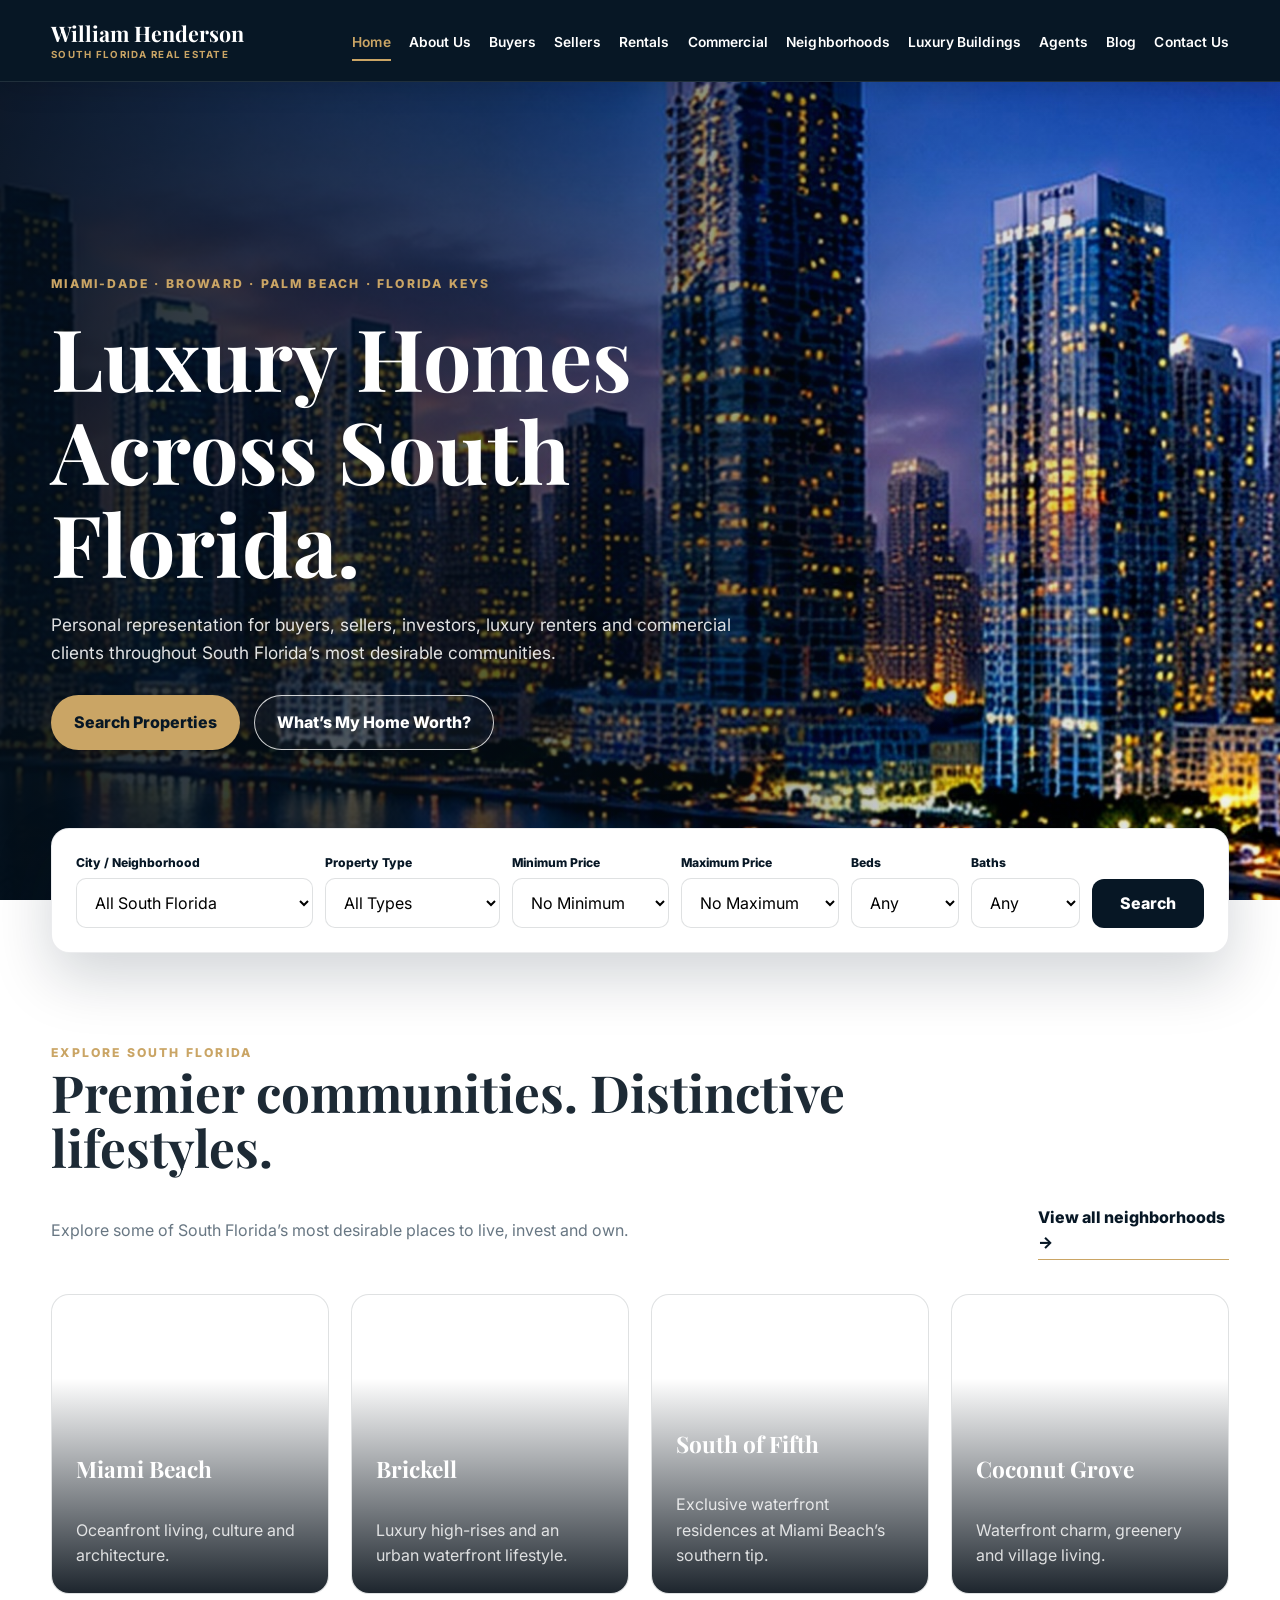
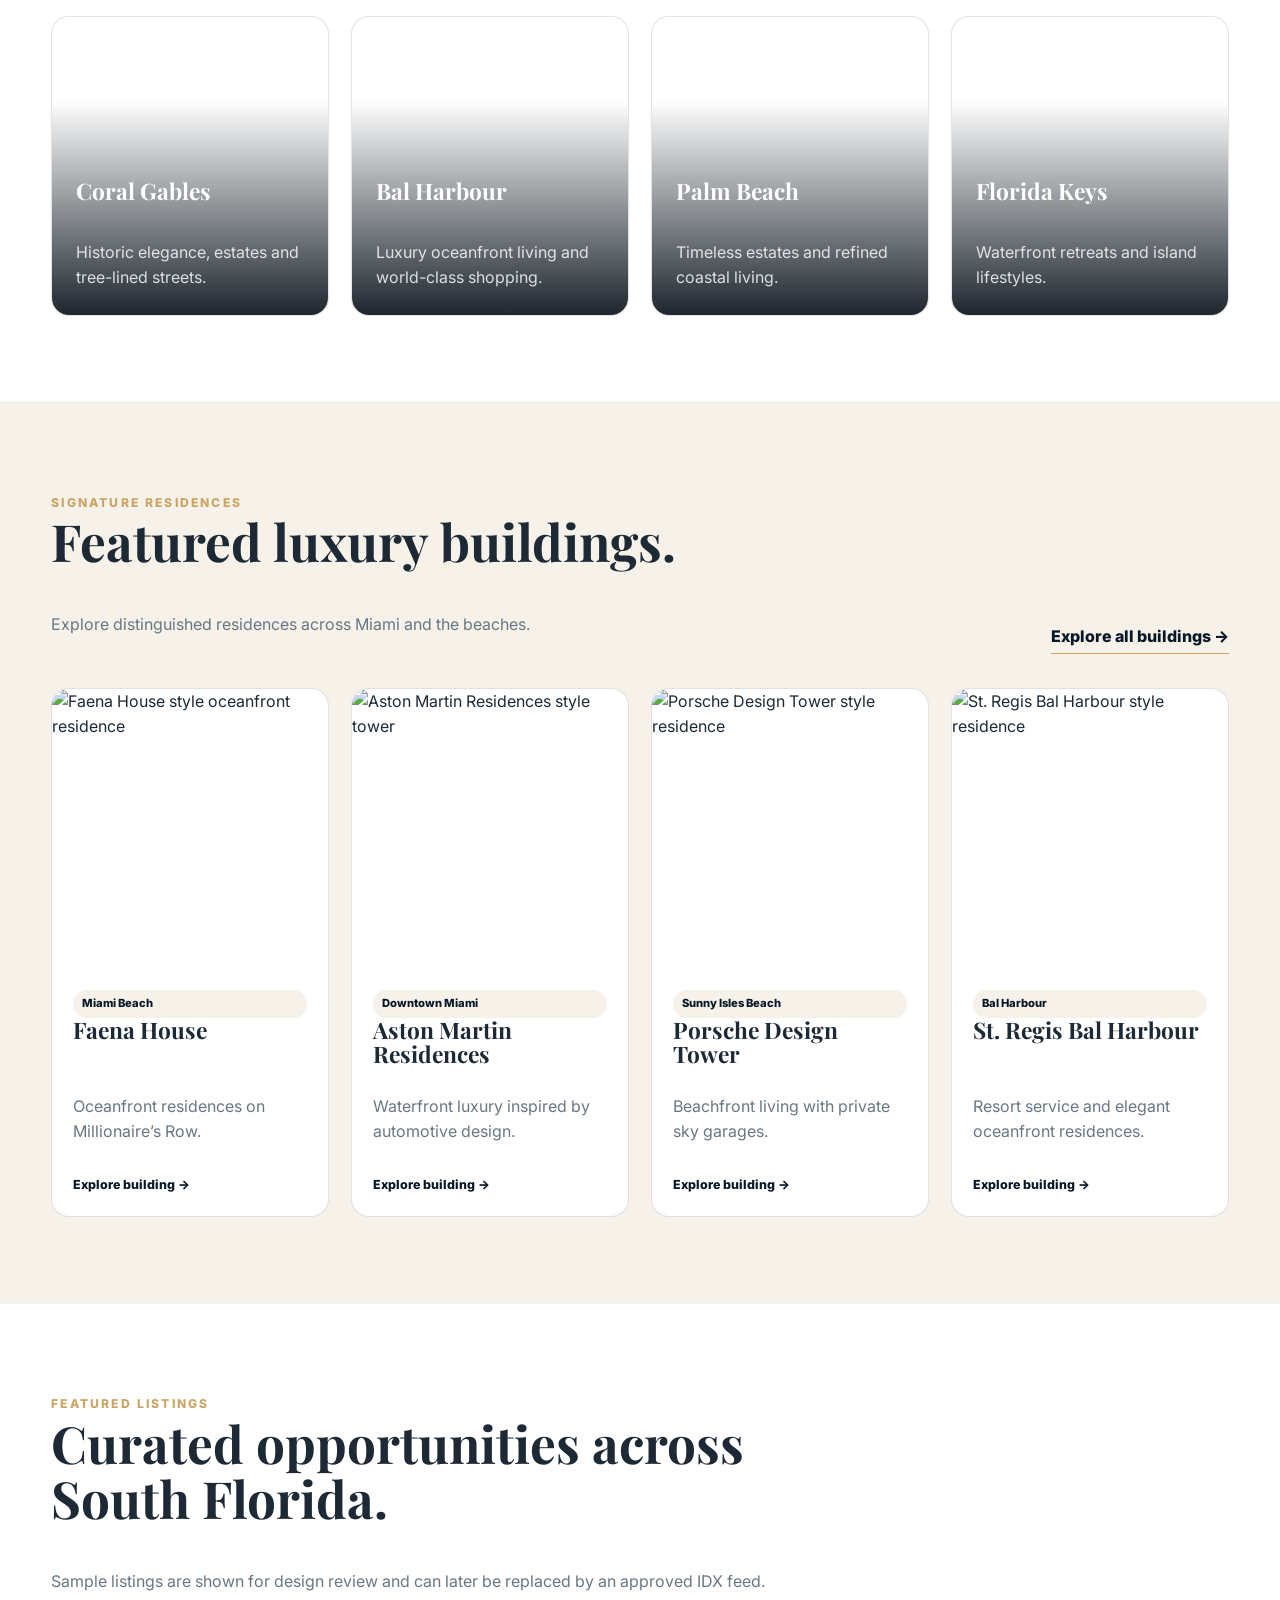
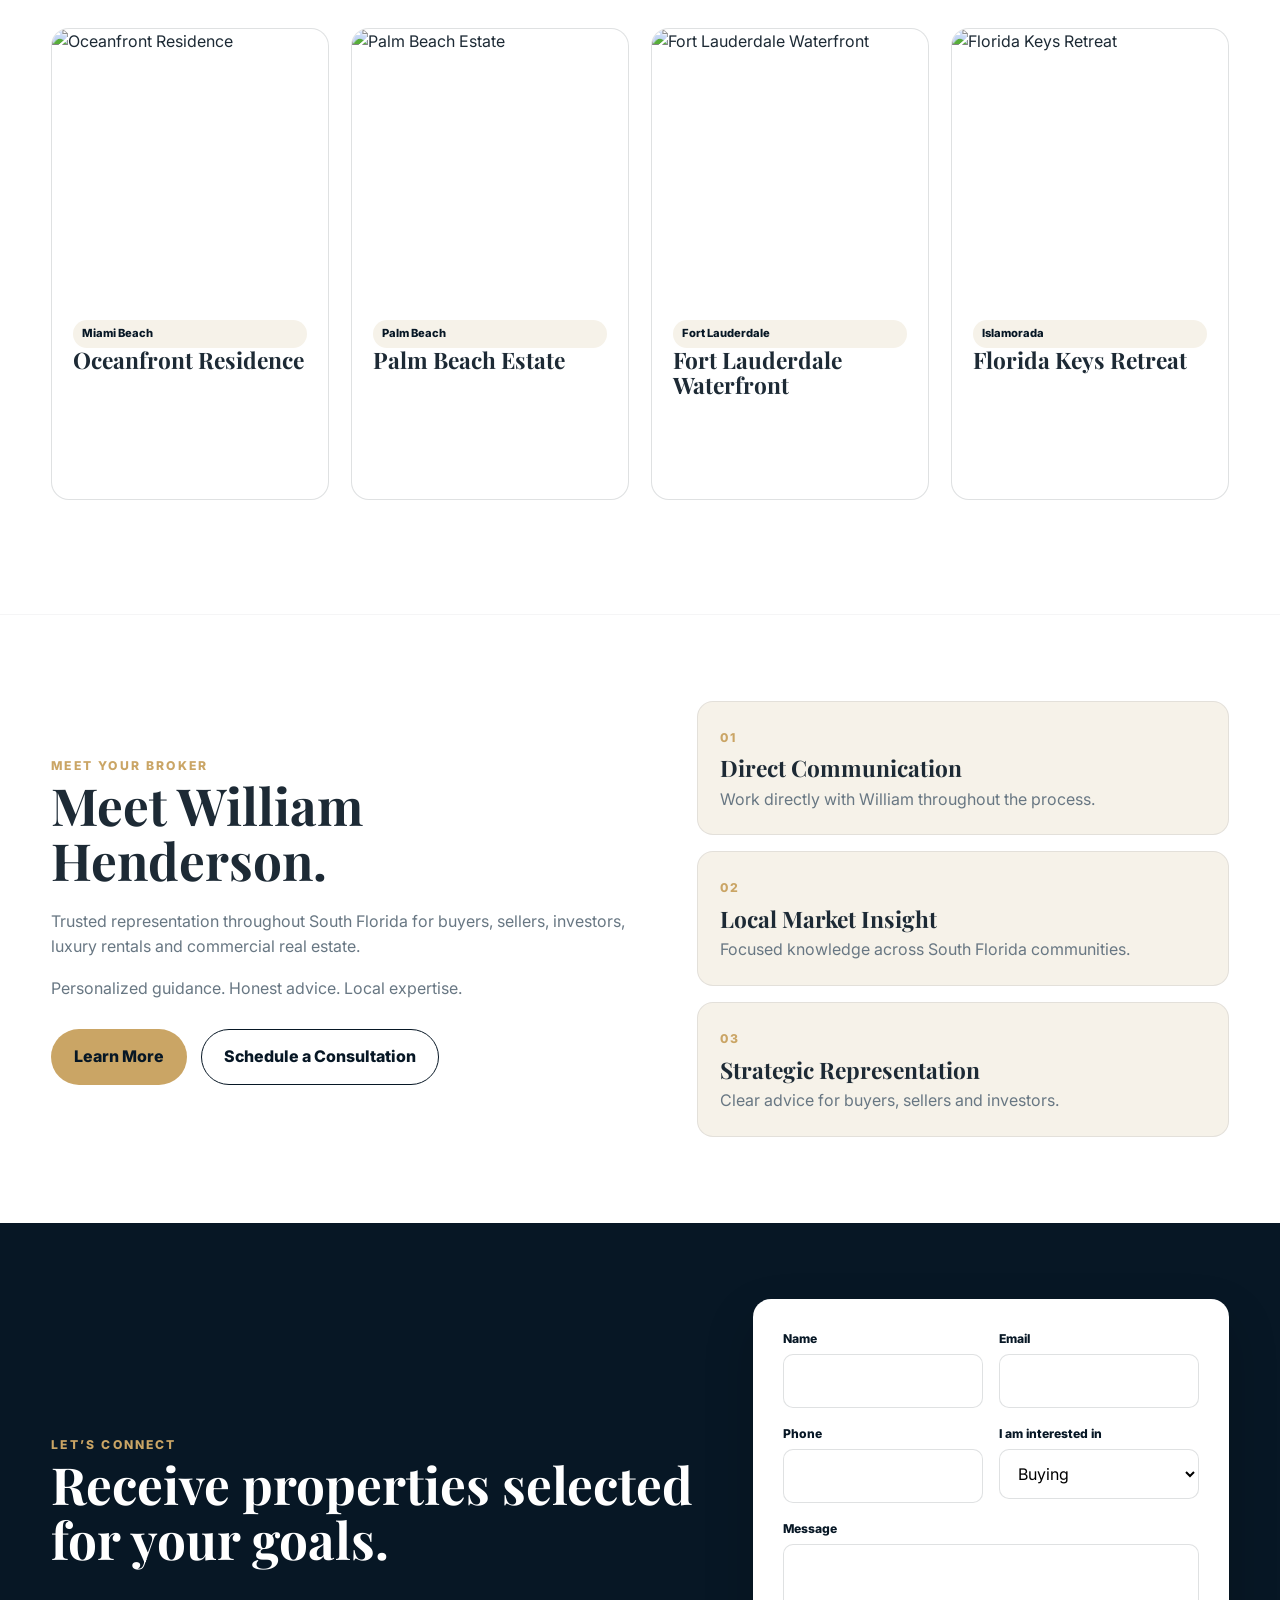
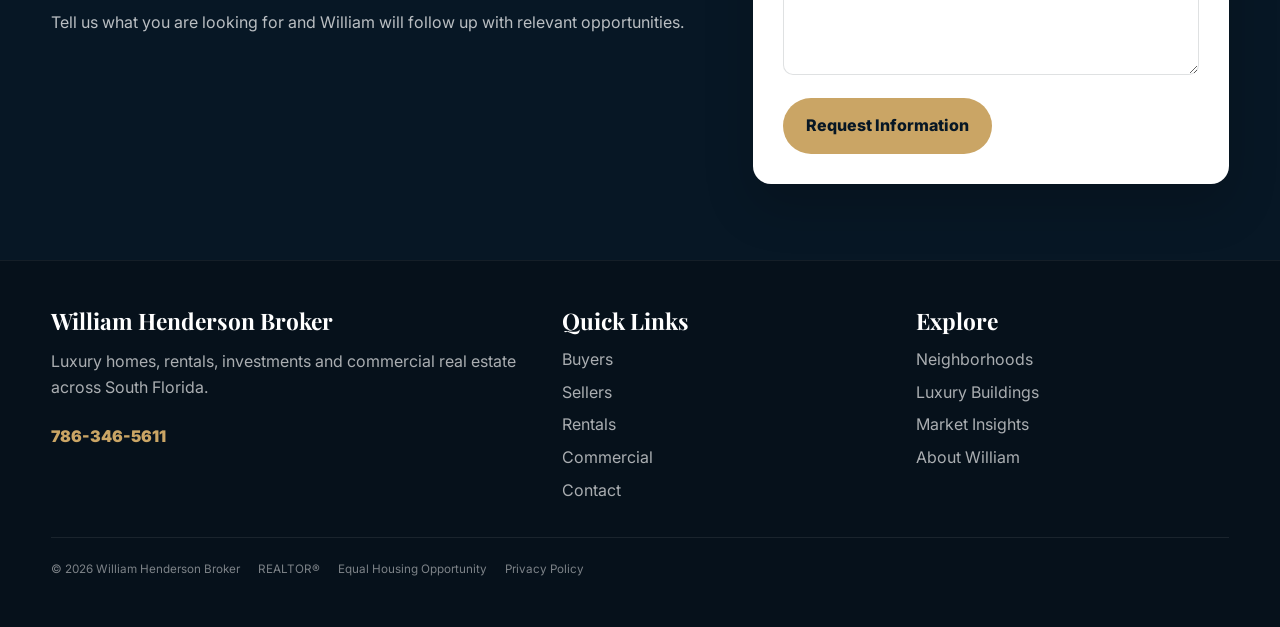
==== commit 7ef27bb0: "Add files via upload" ====
--- a/index.html
+++ b/index.html
@@ -567,6 +567,53 @@
 }
 </style>
 
+
+<style>
+/* RESTORE APPROVED SKYLINE PROPORTIONS */
+.hero {
+  height: 900px !important;
+  min-height: 900px !important;
+}
+
+.hero-image {
+  width: 100% !important;
+  height: 100% !important;
+  object-fit: cover !important;
+  object-position: center center !important;
+}
+
+.hero-content {
+  padding-top: 120px !important;
+}
+
+.hero h1 {
+  margin-top: 16px !important;
+  margin-bottom: 22px !important;
+}
+
+@media (max-width: 1060px) {
+  .hero {
+    height: 820px !important;
+    min-height: 820px !important;
+  }
+
+  .hero-content {
+    padding-top: 125px !important;
+  }
+}
+
+@media (max-width: 680px) {
+  .hero {
+    height: 760px !important;
+    min-height: 760px !important;
+  }
+
+  .hero-content {
+    padding-top: 110px !important;
+  }
+}
+</style>
+
 </head>
 <body>
 
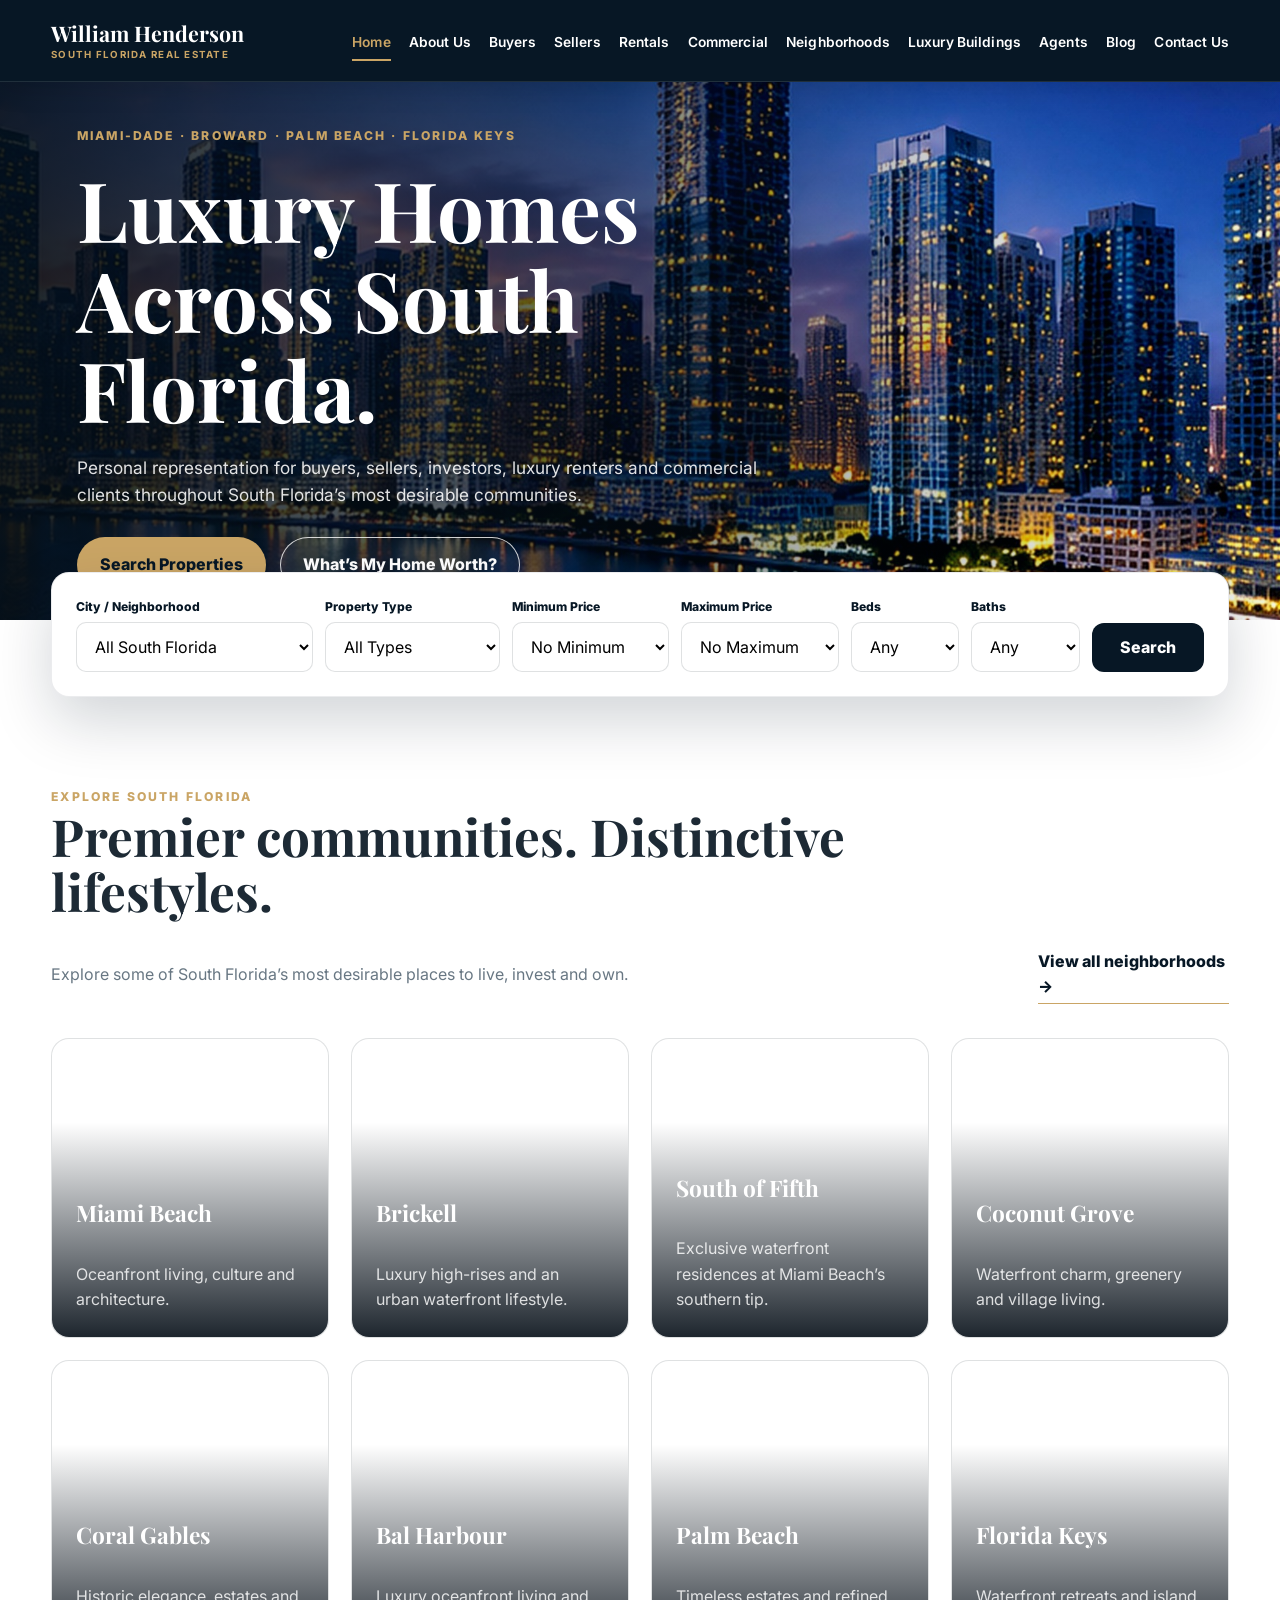
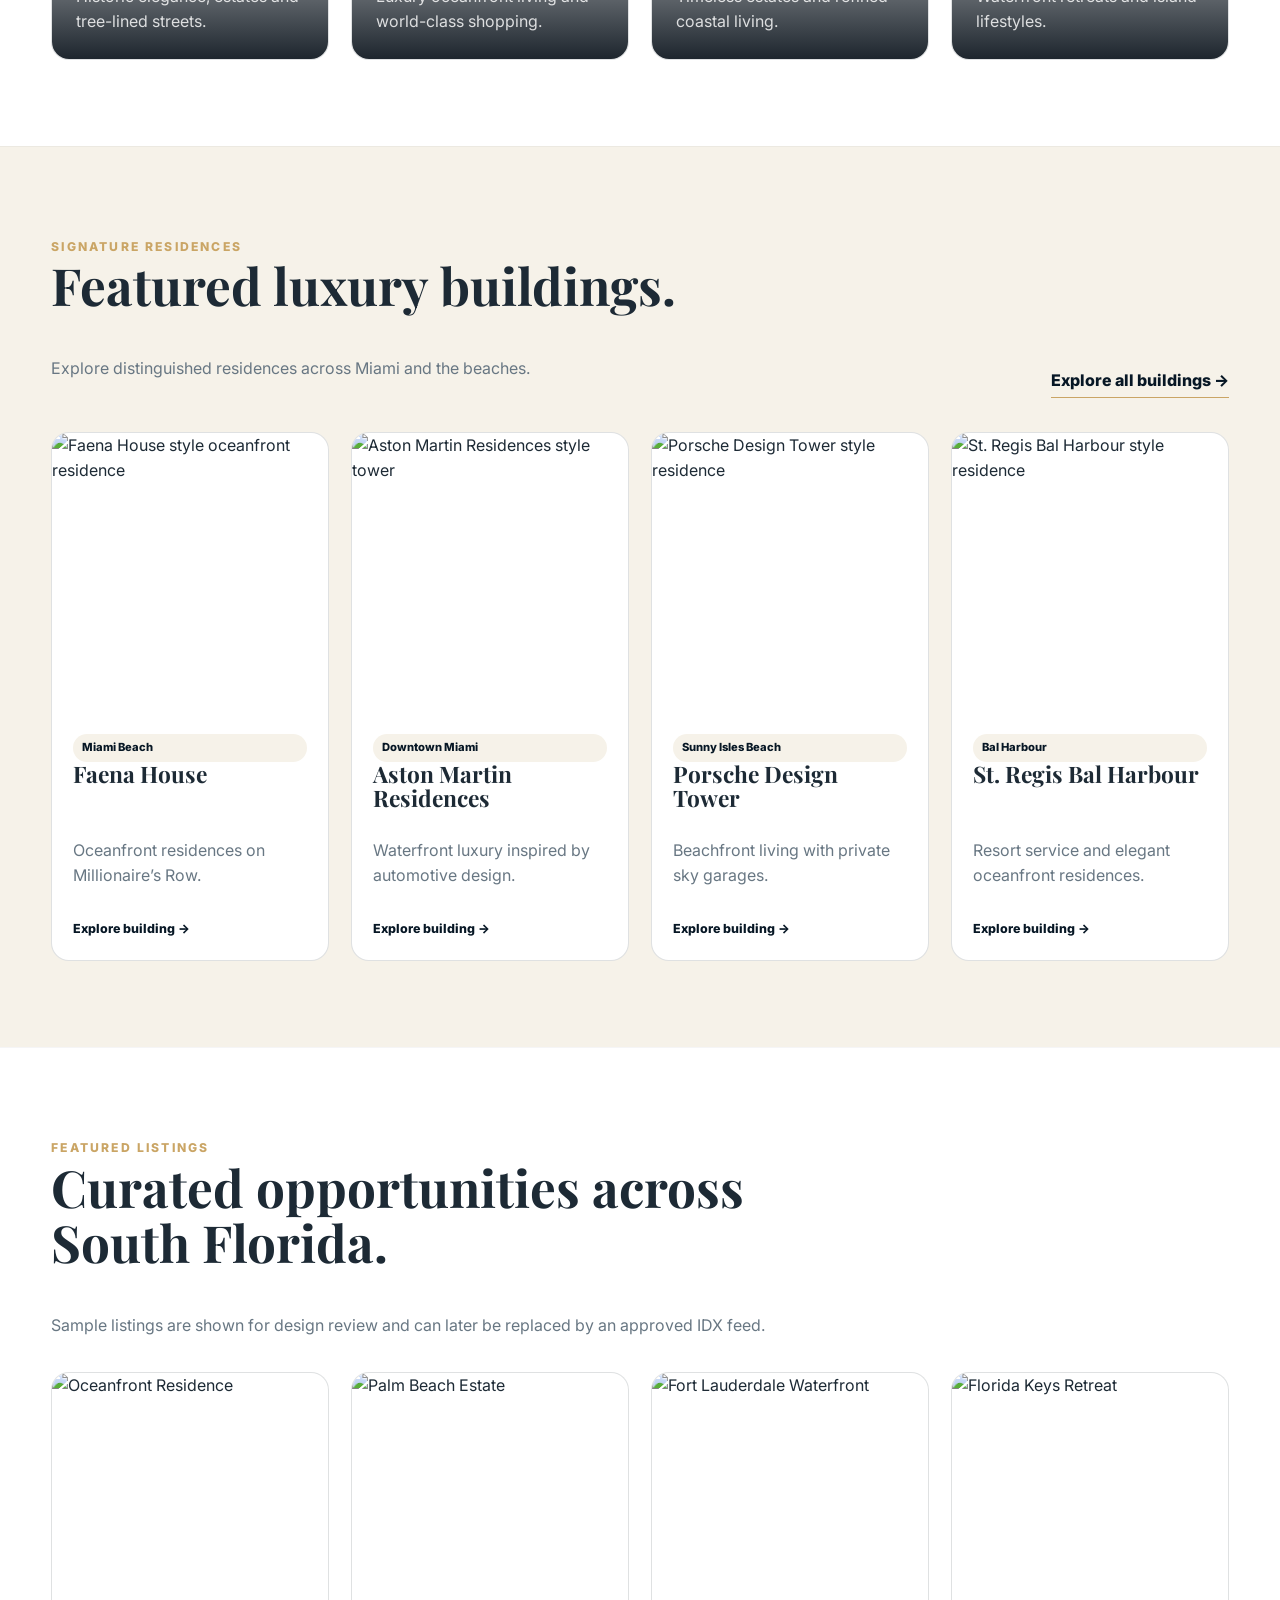
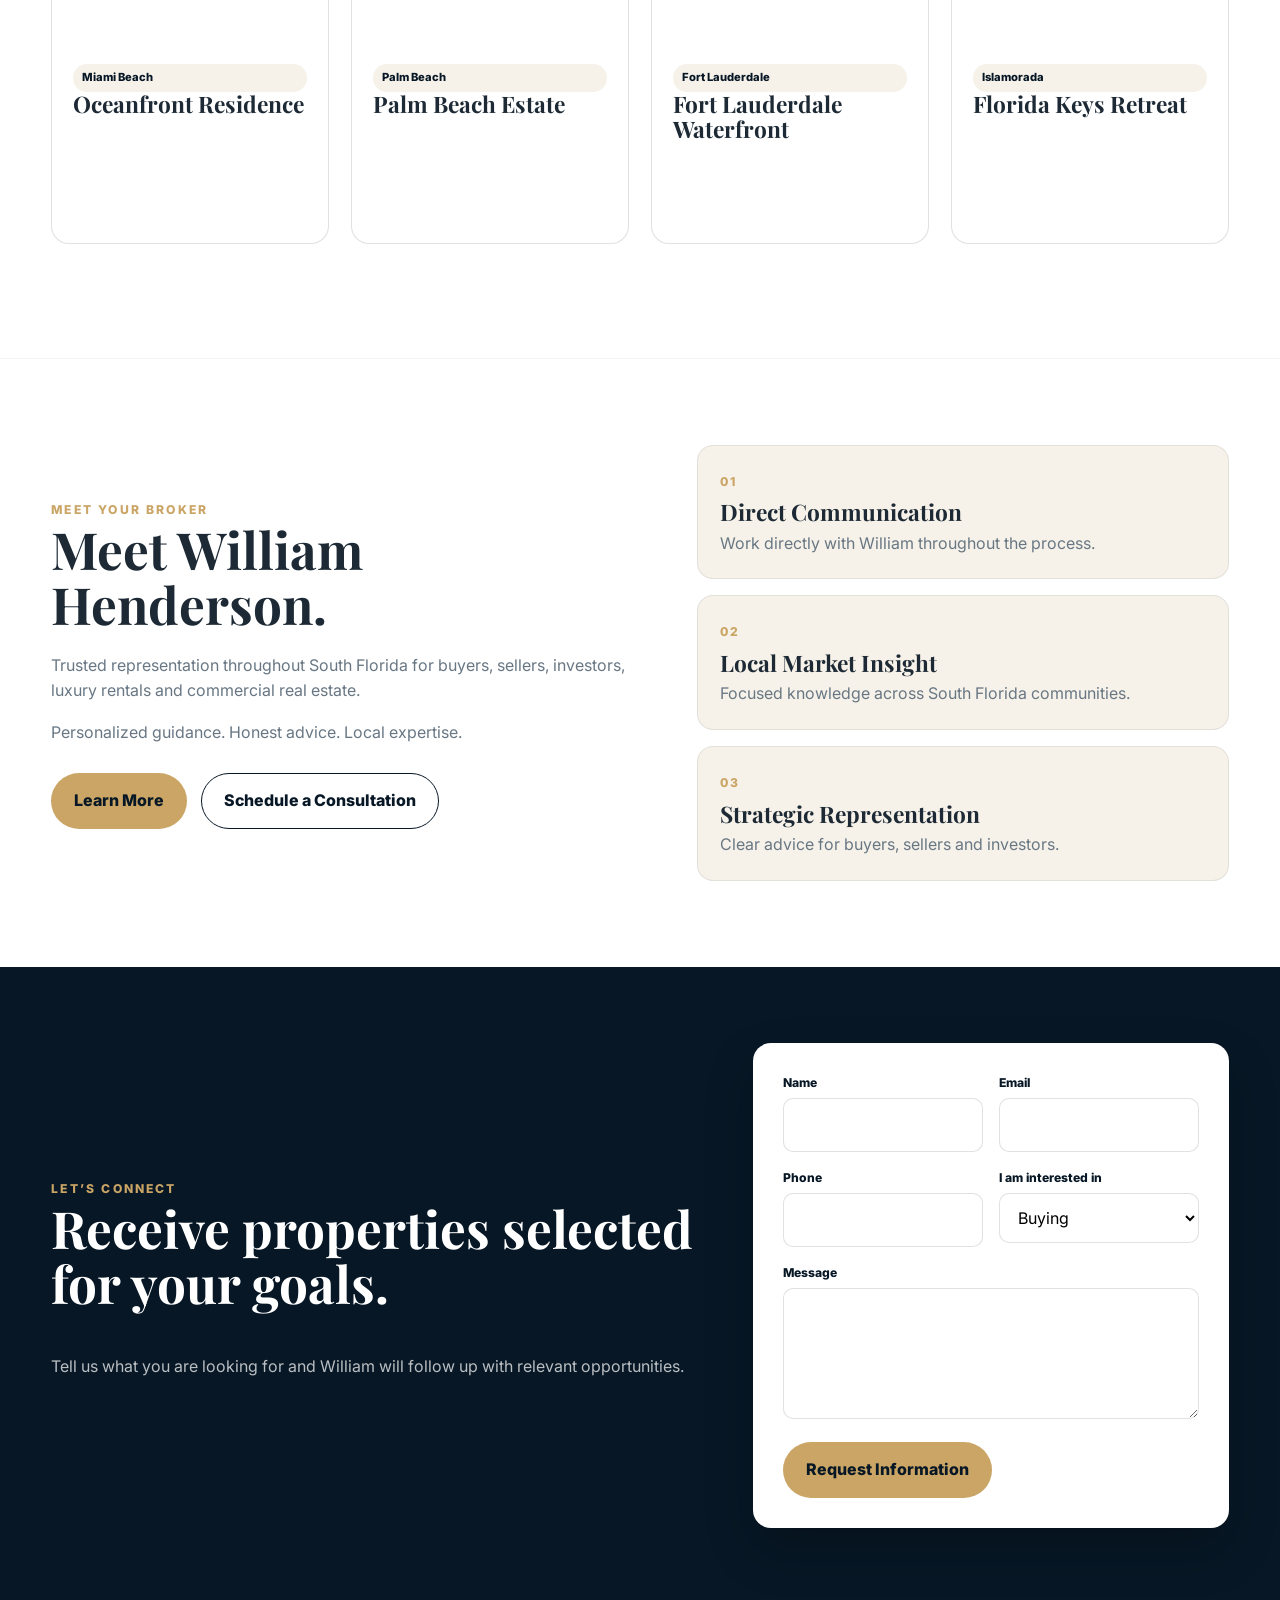
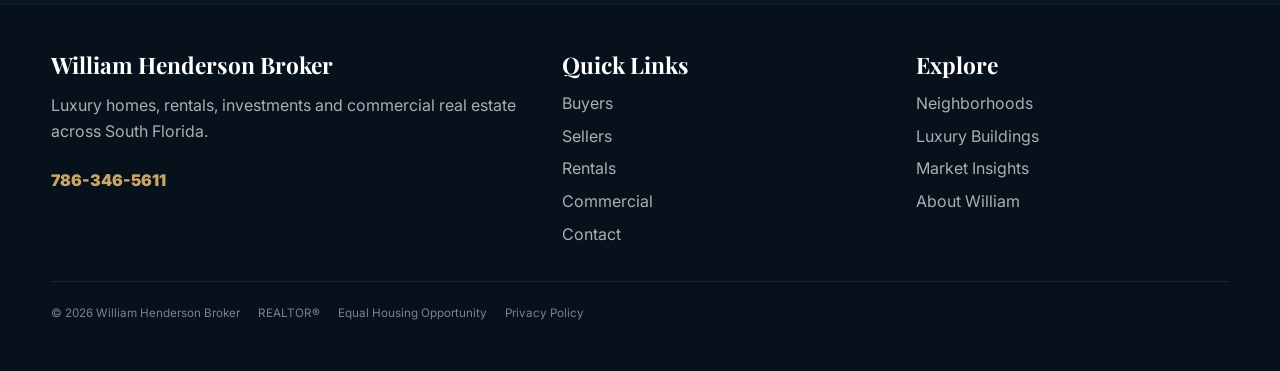
==== commit 8aaba07f: "Add files via upload" ====
--- a/index.html
+++ b/index.html
@@ -614,6 +614,108 @@
 }
 </style>
 
+
+<style>
+/* MATCH HOME HERO TO ABOUT PAGE */
+.hero {
+  height: 620px !important;
+  min-height: 620px !important;
+  position: relative !important;
+  display: flex !important;
+  align-items: center !important;
+  overflow: hidden !important;
+  color: #fff !important;
+}
+
+.hero-image {
+  position: absolute !important;
+  inset: 0 !important;
+  width: 100% !important;
+  height: 100% !important;
+  object-fit: cover !important;
+  object-position: center center !important;
+  transform: none !important;
+  animation: none !important;
+}
+
+.hero-overlay {
+  position: absolute !important;
+  inset: 0 !important;
+  background: linear-gradient(
+    90deg,
+    rgba(3,14,24,.90) 0%,
+    rgba(3,14,24,.64) 40%,
+    rgba(3,14,24,.18) 74%,
+    rgba(3,14,24,.03) 100%
+  ) !important;
+}
+
+.hero .container.hero-content {
+  width: auto !important;
+  max-width: 820px !important;
+  margin-left: 6vw !important;
+  margin-right: 0 !important;
+  padding-left: 0 !important;
+  padding-right: 24px !important;
+}
+
+.hero-content {
+  position: relative !important;
+  z-index: 2 !important;
+  padding-top: 95px !important;
+  padding-bottom: 0 !important;
+}
+
+.hero h1 {
+  margin: 16px 0 20px !important;
+  font-size: clamp(4rem, 6.5vw, 6.6rem) !important;
+  max-width: 780px !important;
+}
+
+.hero p {
+  max-width: 720px !important;
+  margin-left: 0 !important;
+}
+
+.search-shell {
+  margin-top: -48px !important;
+}
+
+@media (max-width: 1060px) {
+  .hero .container.hero-content {
+    margin-left: 4vw !important;
+  }
+}
+
+@media (max-width: 680px) {
+  .hero {
+    height: 540px !important;
+    min-height: 540px !important;
+  }
+
+  .hero-image {
+    object-position: 62% center !important;
+  }
+
+  .hero .container.hero-content {
+    margin-left: 4vw !important;
+    padding-right: 4vw !important;
+  }
+
+  .hero-content {
+    padding-top: 90px !important;
+  }
+
+  .hero h1 {
+    font-size: 3.2rem !important;
+  }
+
+  .search-shell {
+    margin-top: -38px !important;
+  }
+}
+</style>
+
 </head>
 <body>
 
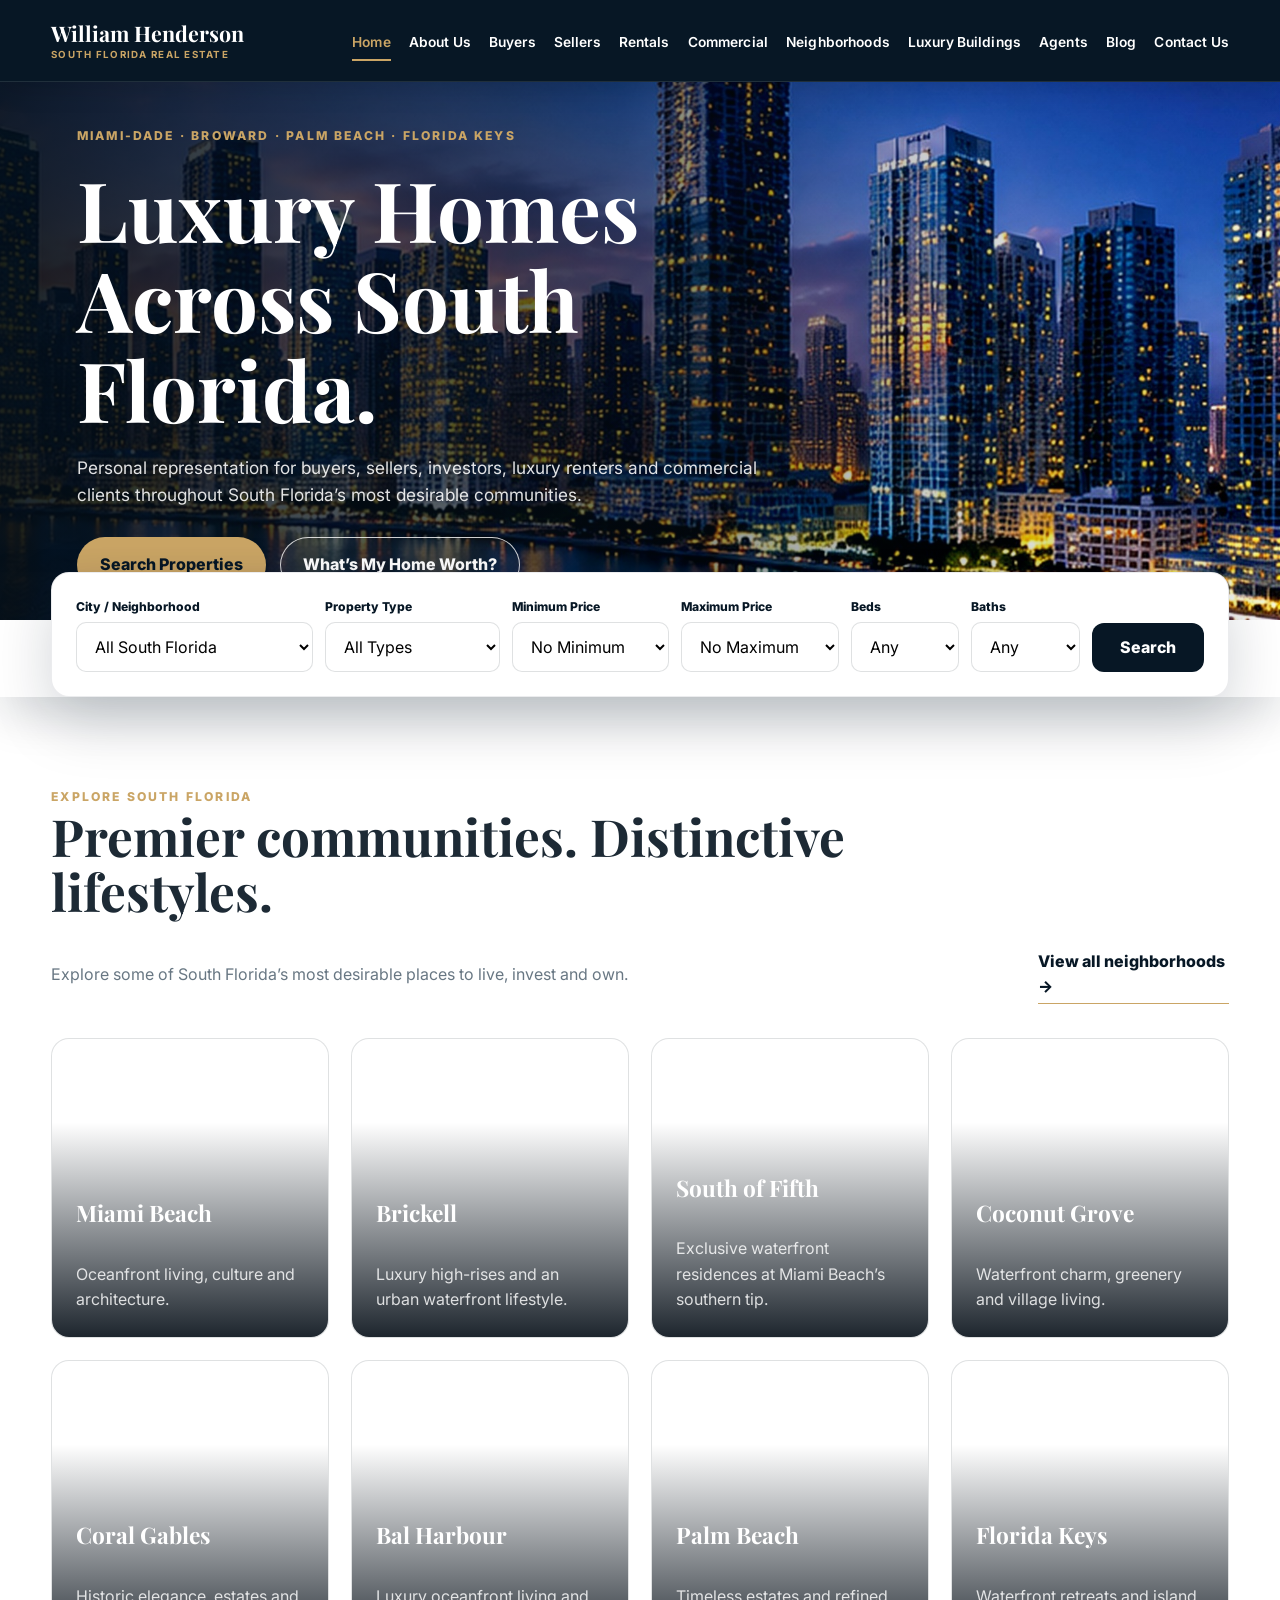
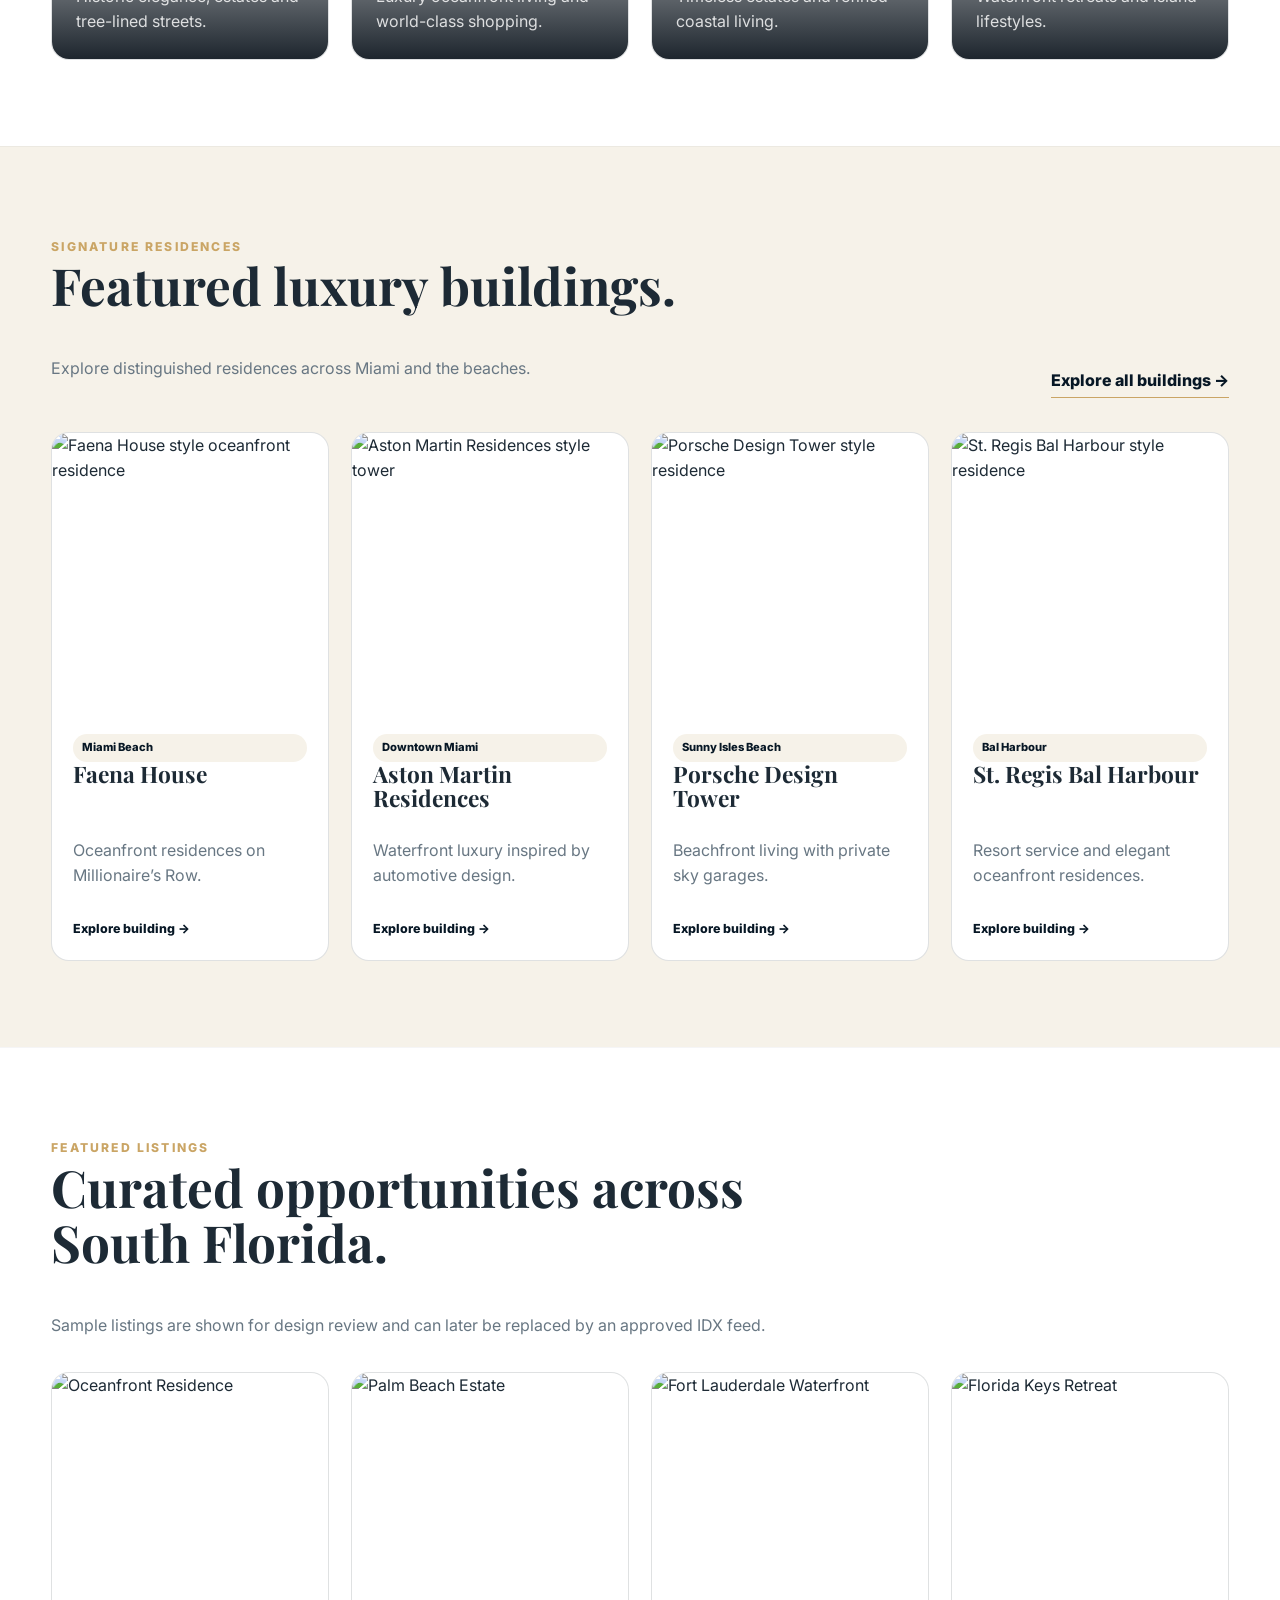
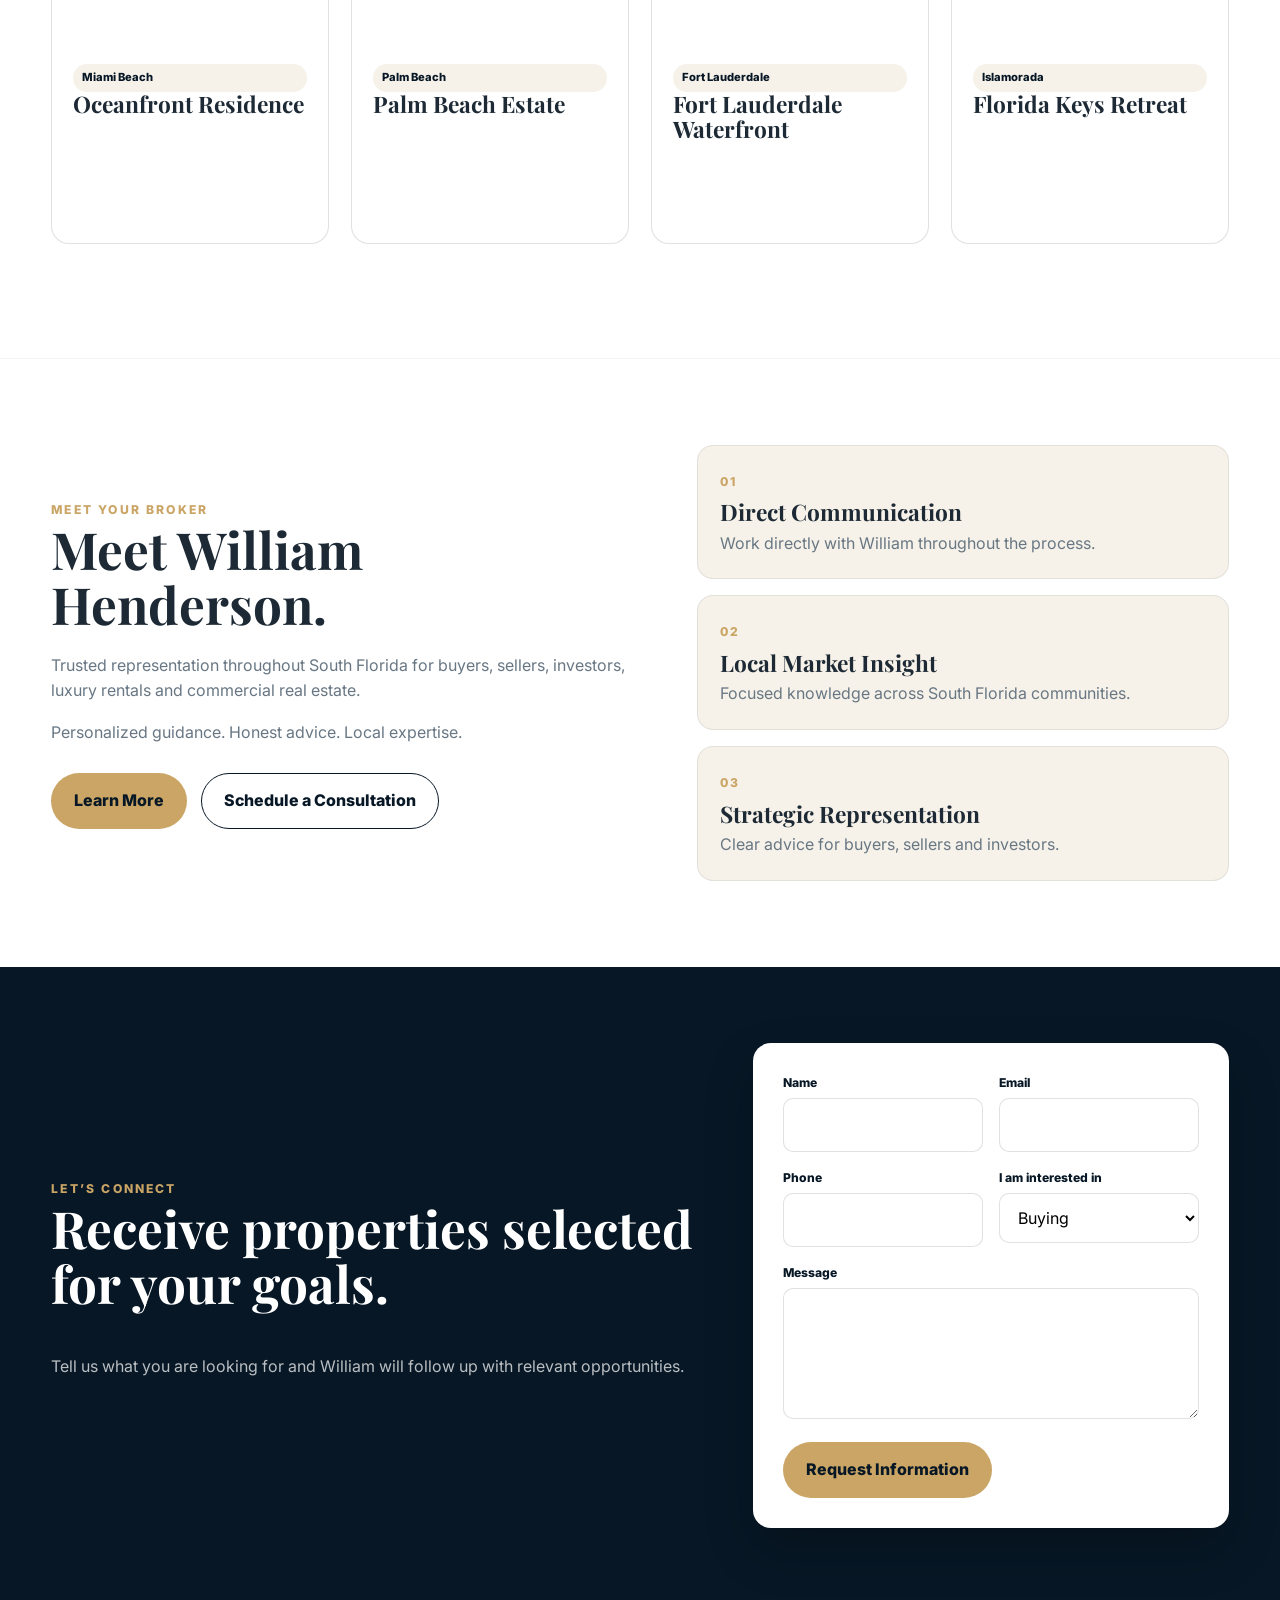
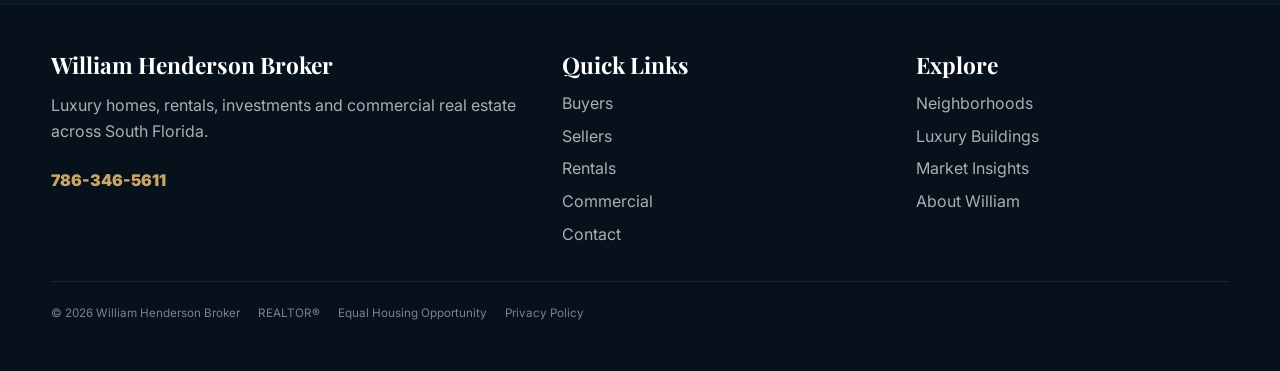
==== commit 699c3357: "Add files via upload" ====
--- a/index.html
+++ b/index.html
@@ -716,7 +716,44 @@
 }
 </style>
 
+
+<style>
+/* CHATGPT FINAL HERO FIX */
+.hero{
+  overflow:hidden!important;
+}
+.hero-image{
+  transform:none!important;
+  filter:none!important;
+  animation:none!important;
+}
+.site-header{
+  backdrop-filter:none!important;
+}
+.hero-overlay{
+  backdrop-filter:none!important;
+}
+.search-shell,
+.search-panel{
+  margin-top:-48px!important;
+  border-top:none!important;
+  box-shadow:0 18px 45px rgba(8,23,37,.14)!important;
+}
+.hero::before,
+.hero::after,
+.search-shell::before,
+.search-shell::after,
+.search-panel::before,
+.search-panel::after{
+  content:none!important;
+  display:none!important;
+}
+main{
+  background:#fff!important;
+}
+</style>
 </head>
+
 <body>
 
   <header class="site-header">
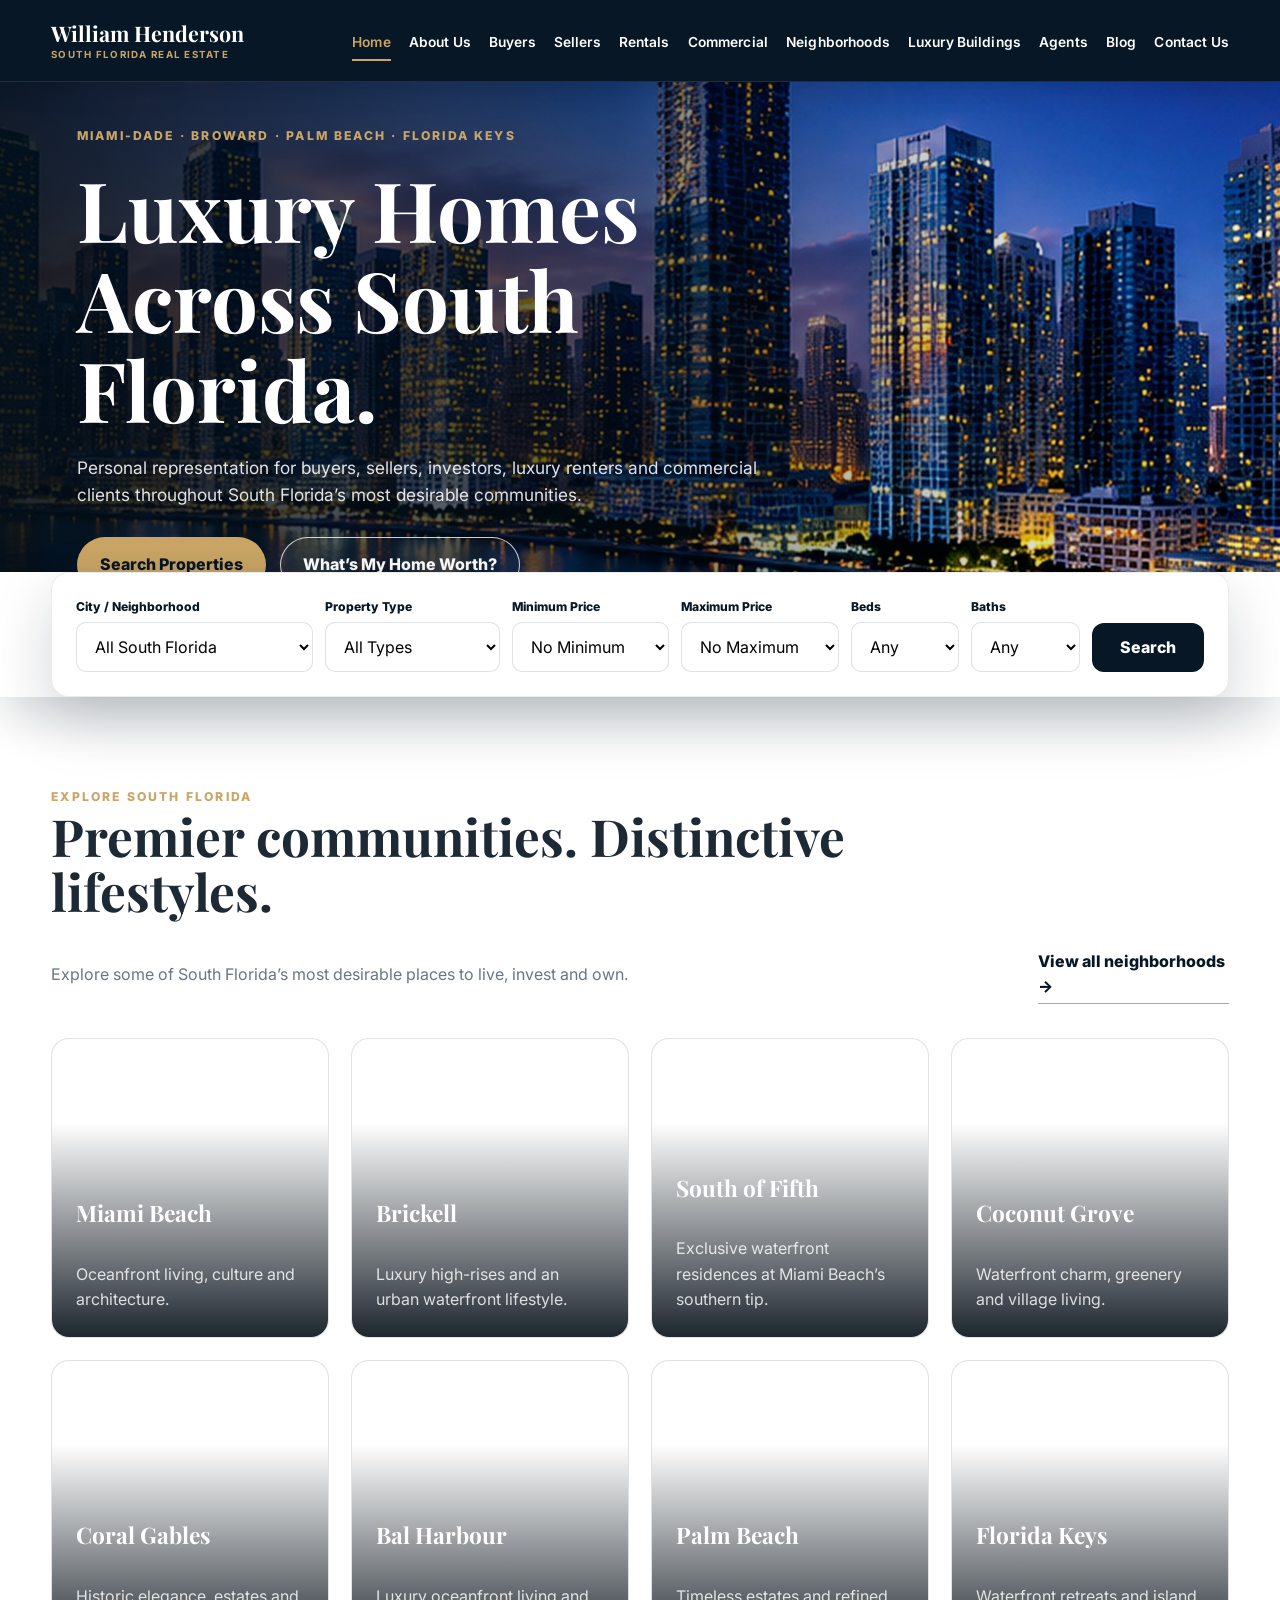
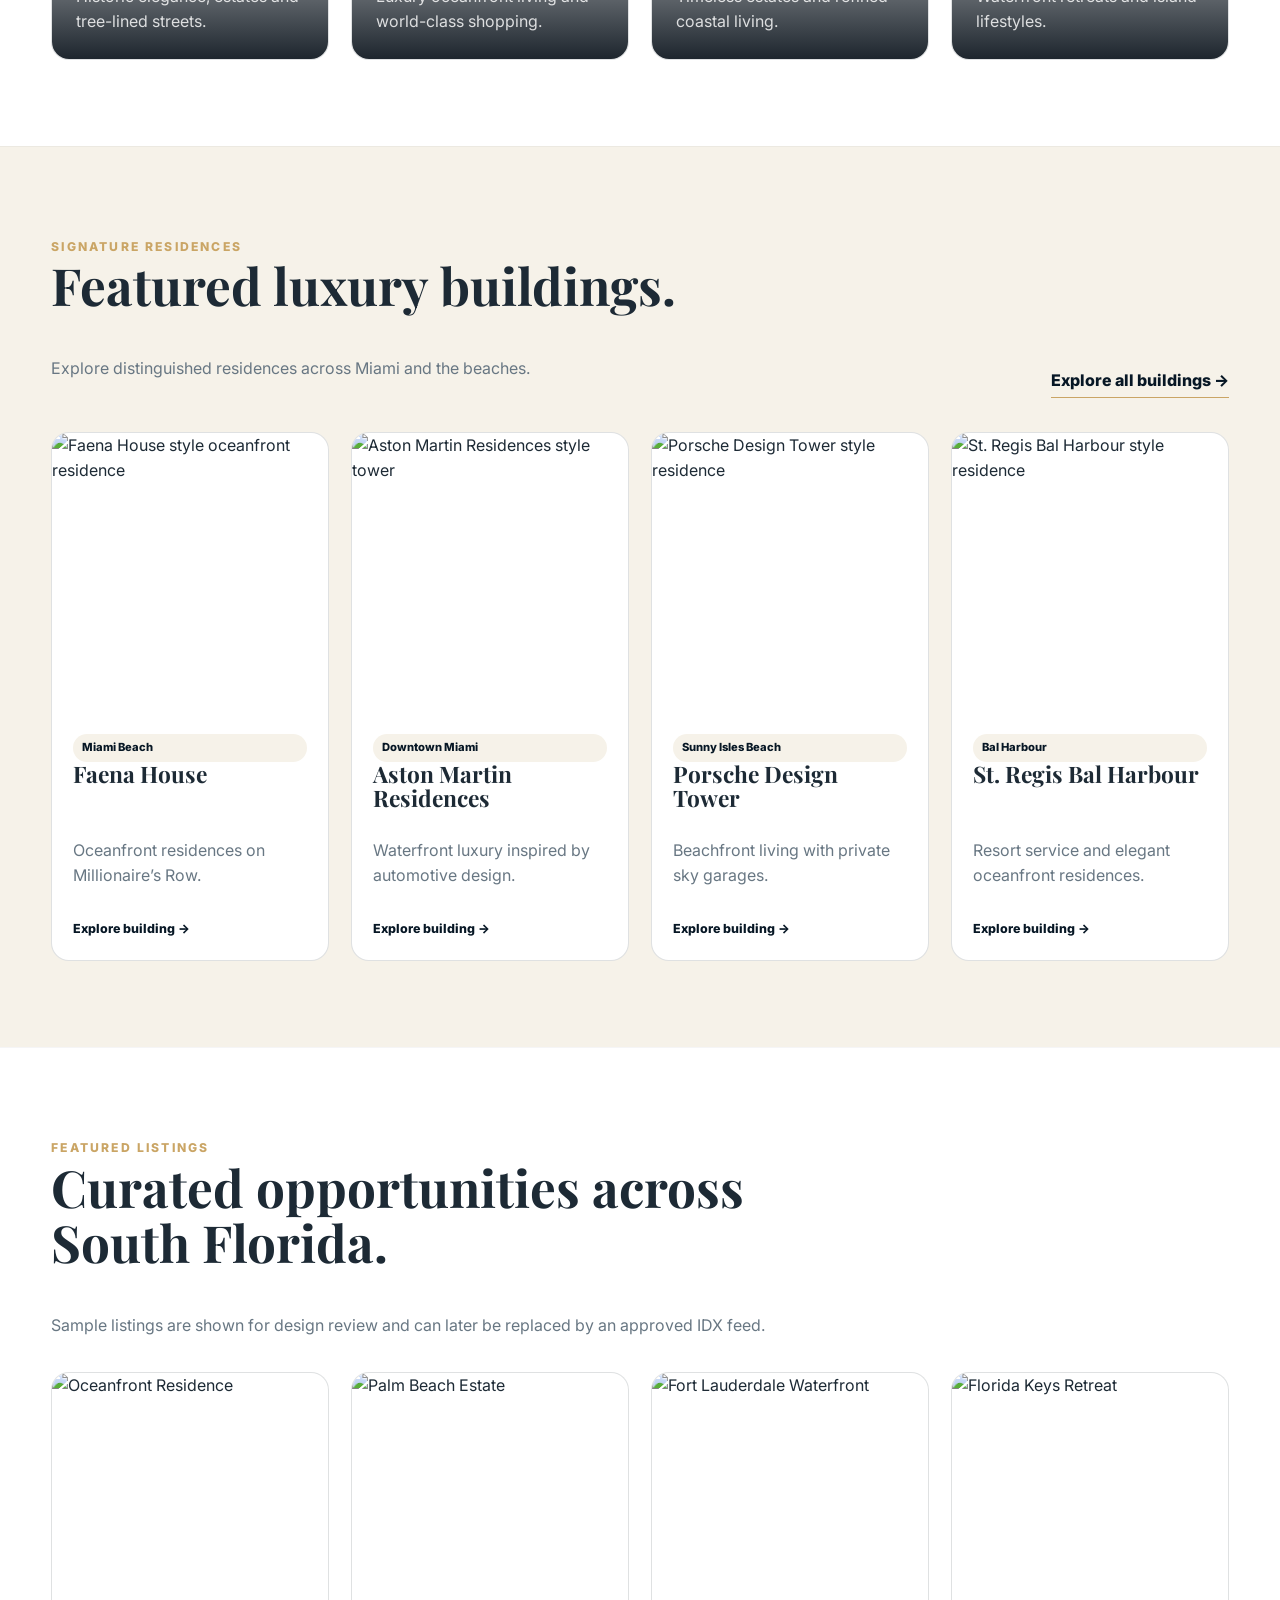
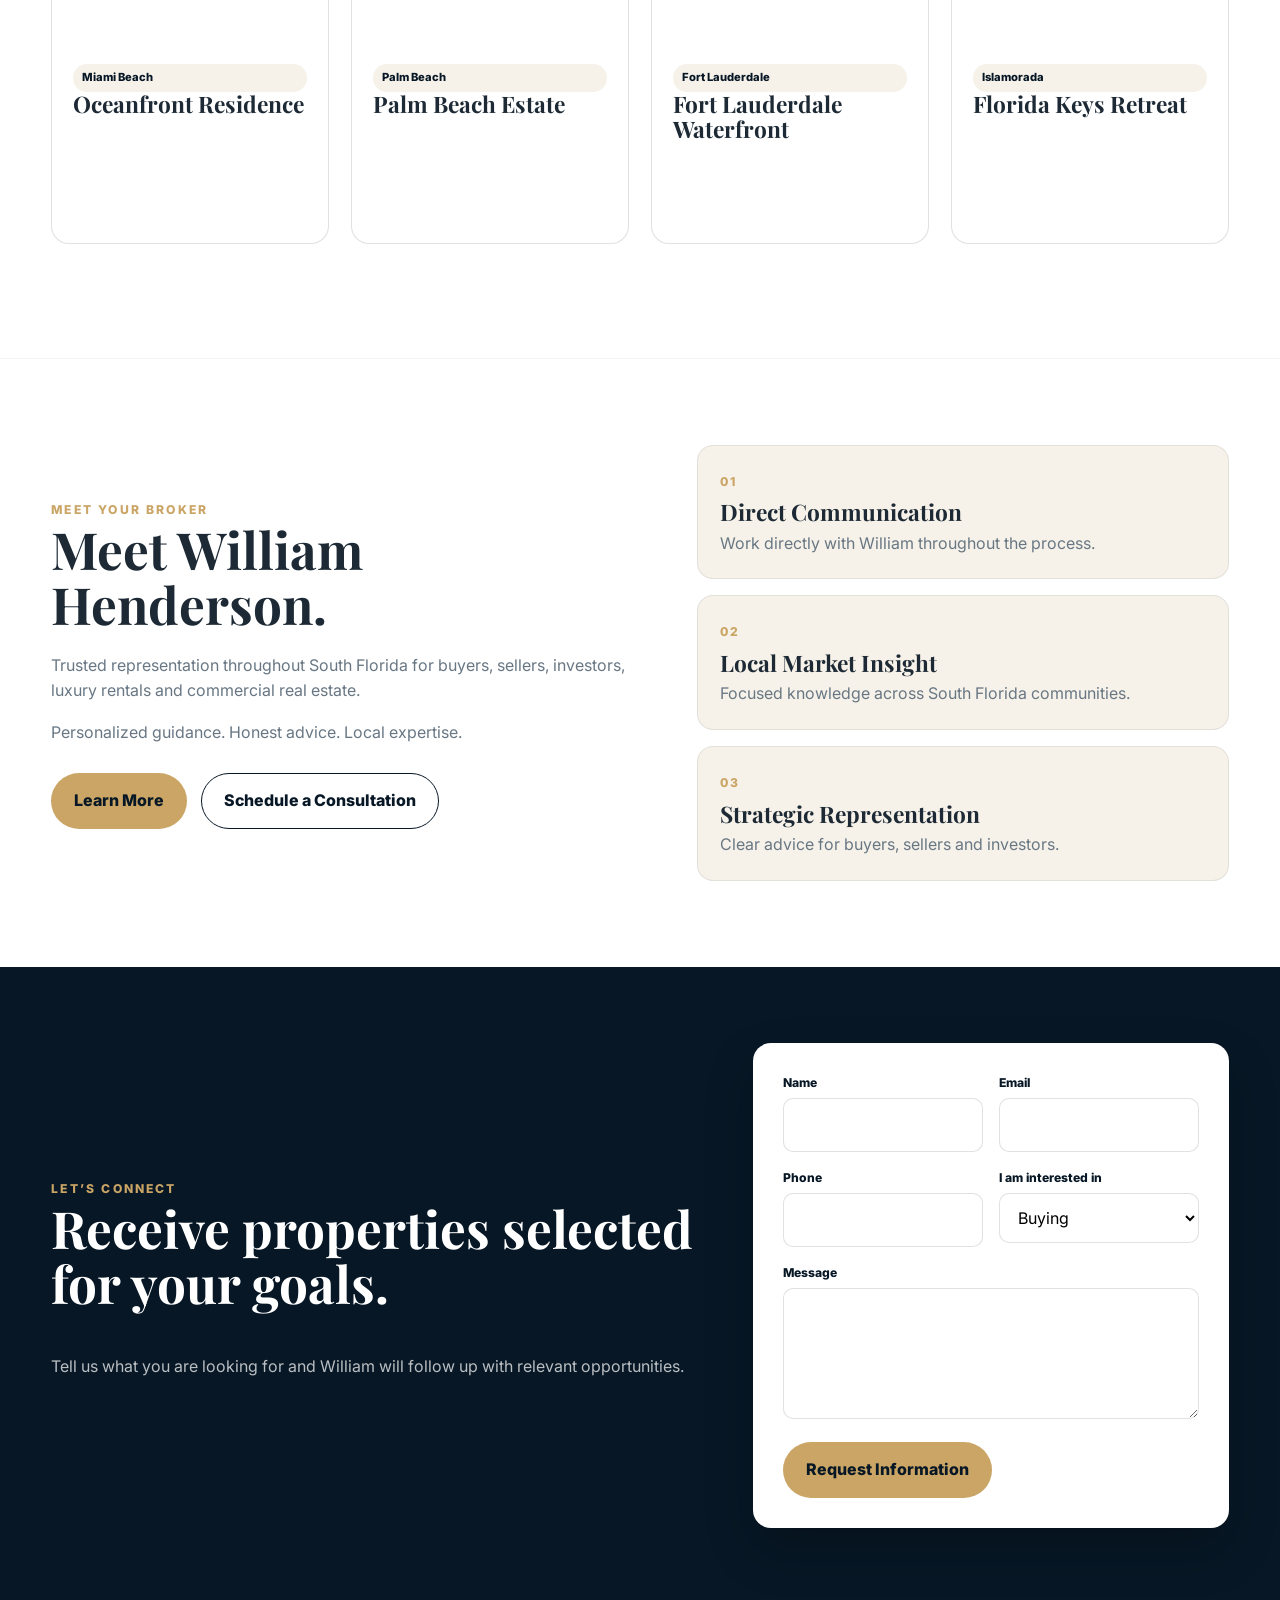
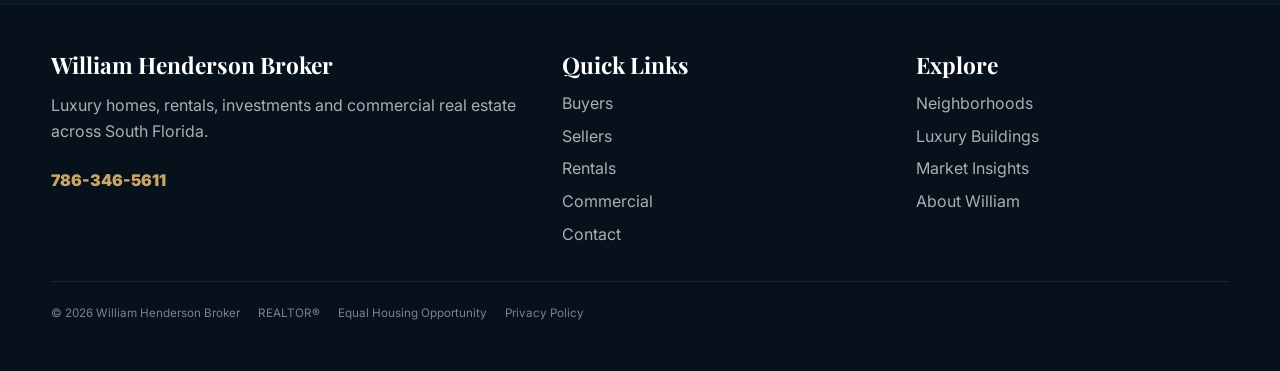
==== commit 6f4c6fed: "Add files via upload" ====
--- a/index.html
+++ b/index.html
@@ -752,6 +752,14 @@
   background:#fff!important;
 }
 </style>
+
+<style>
+.hero{margin-bottom:0!important;padding-bottom:0!important;overflow:hidden!important}
+.search-shell,.search-panel{margin-top:-48px!important;position:relative!important;z-index:99!important;background:#fff!important;border-top:none!important;outline:none!important;box-shadow:0 20px 45px rgba(8,23,37,.14)!important}
+.hero::before,.hero::after,.search-shell::before,.search-shell::after,.search-panel::before,.search-panel::after{content:none!important;display:none!important}
+main{background:#fff!important}
+</style>
+
 </head>
 
 <body>
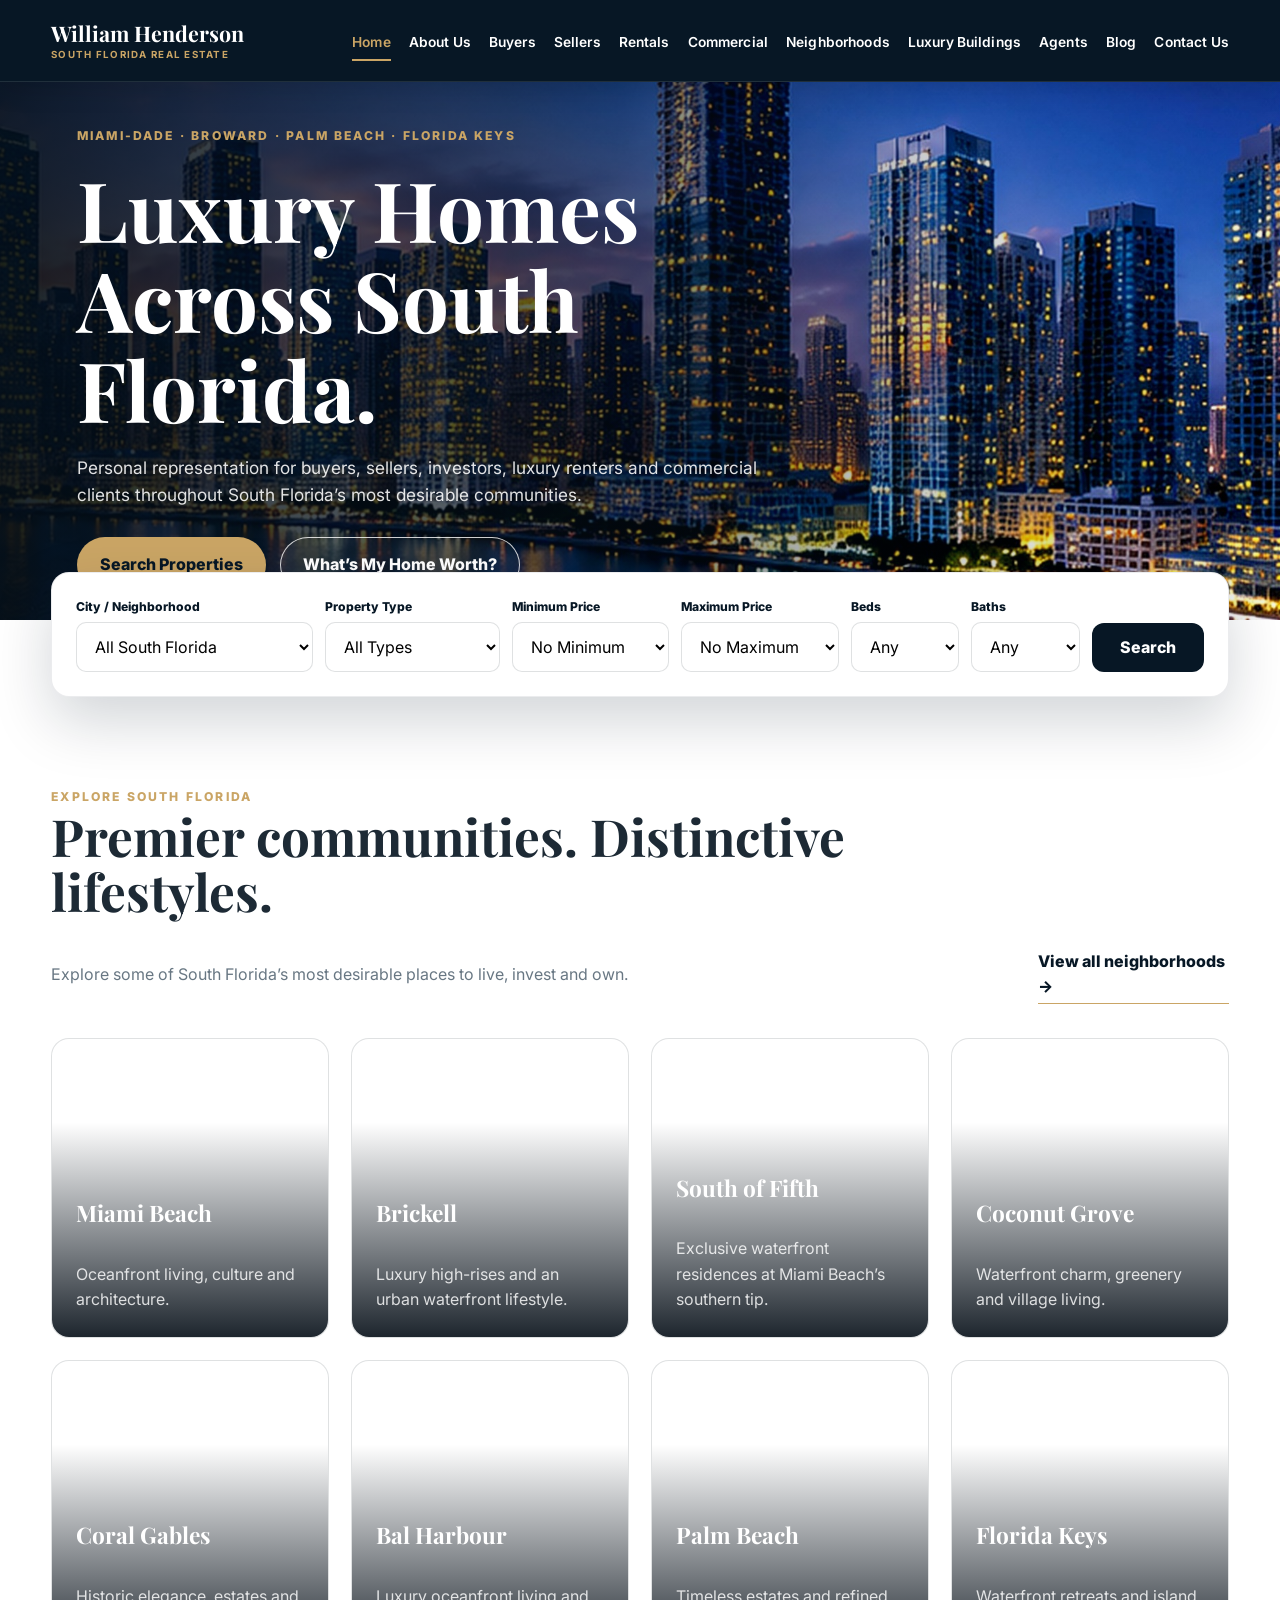
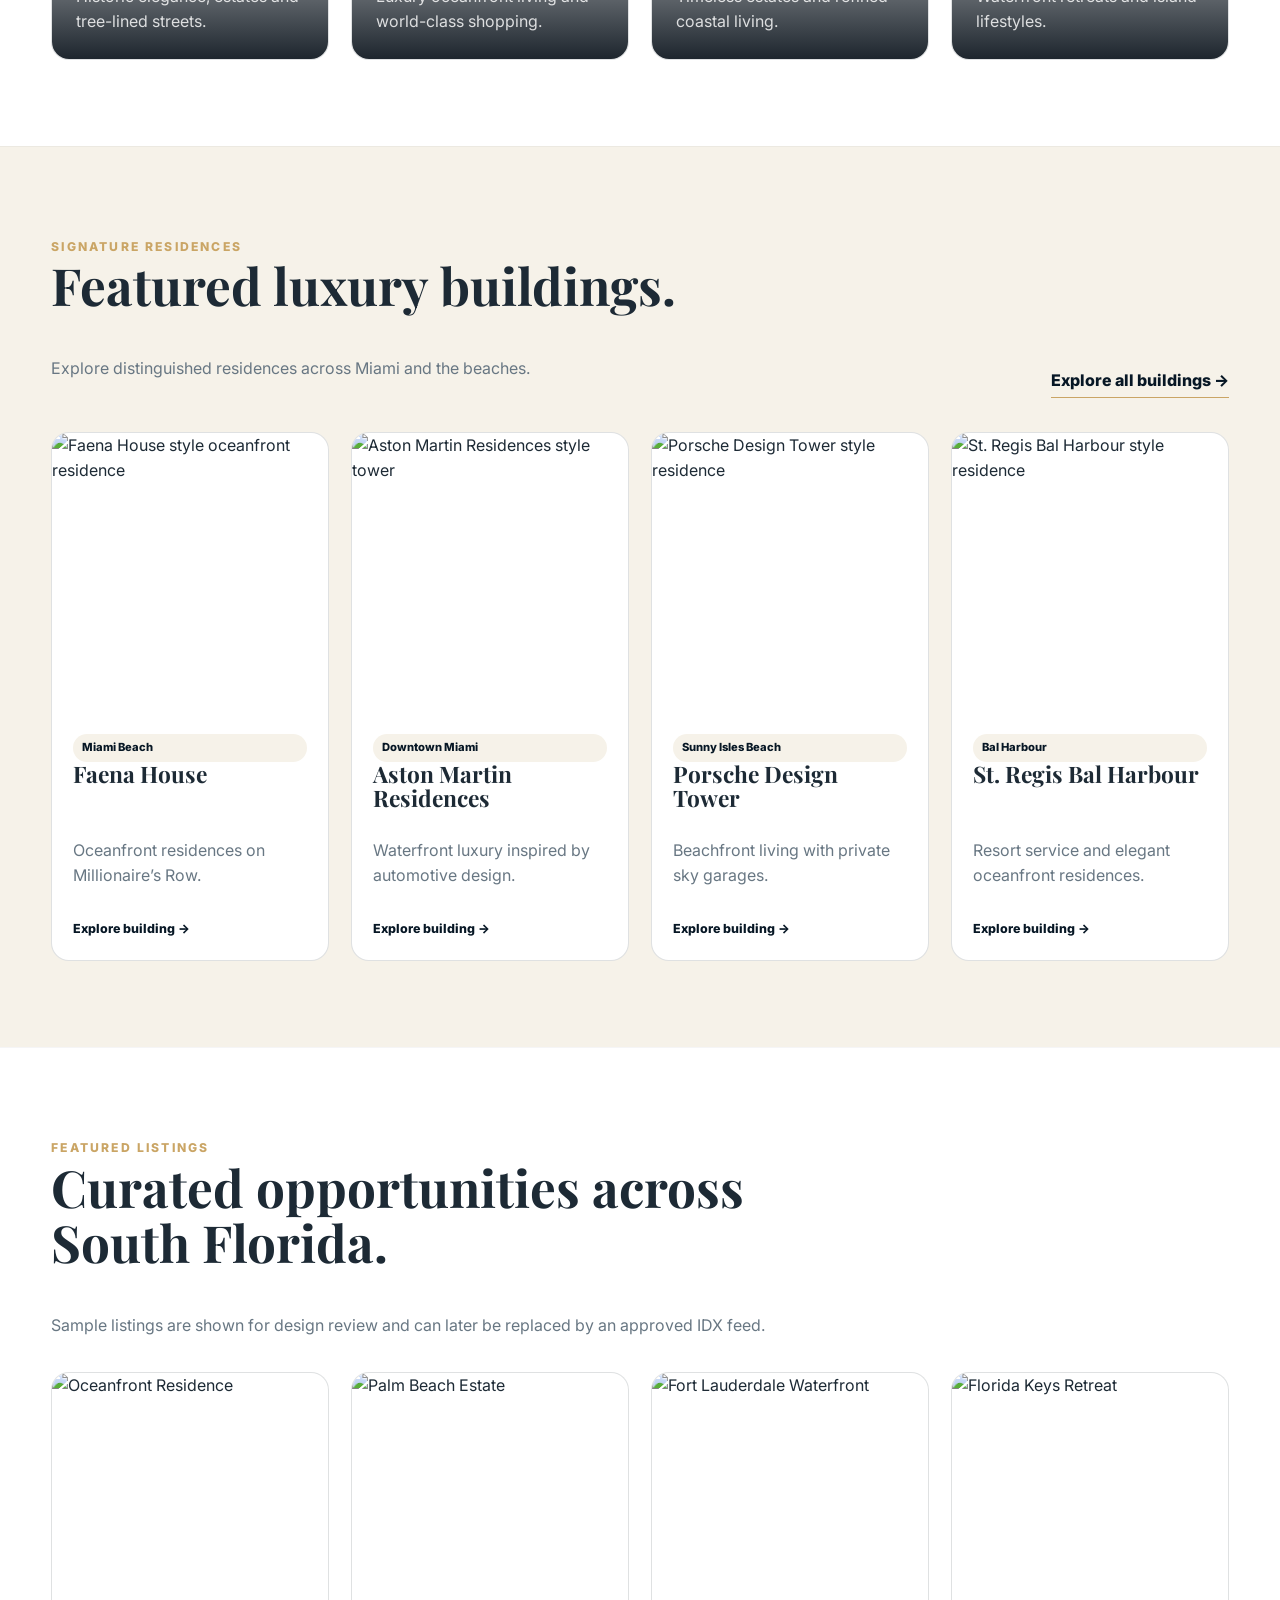
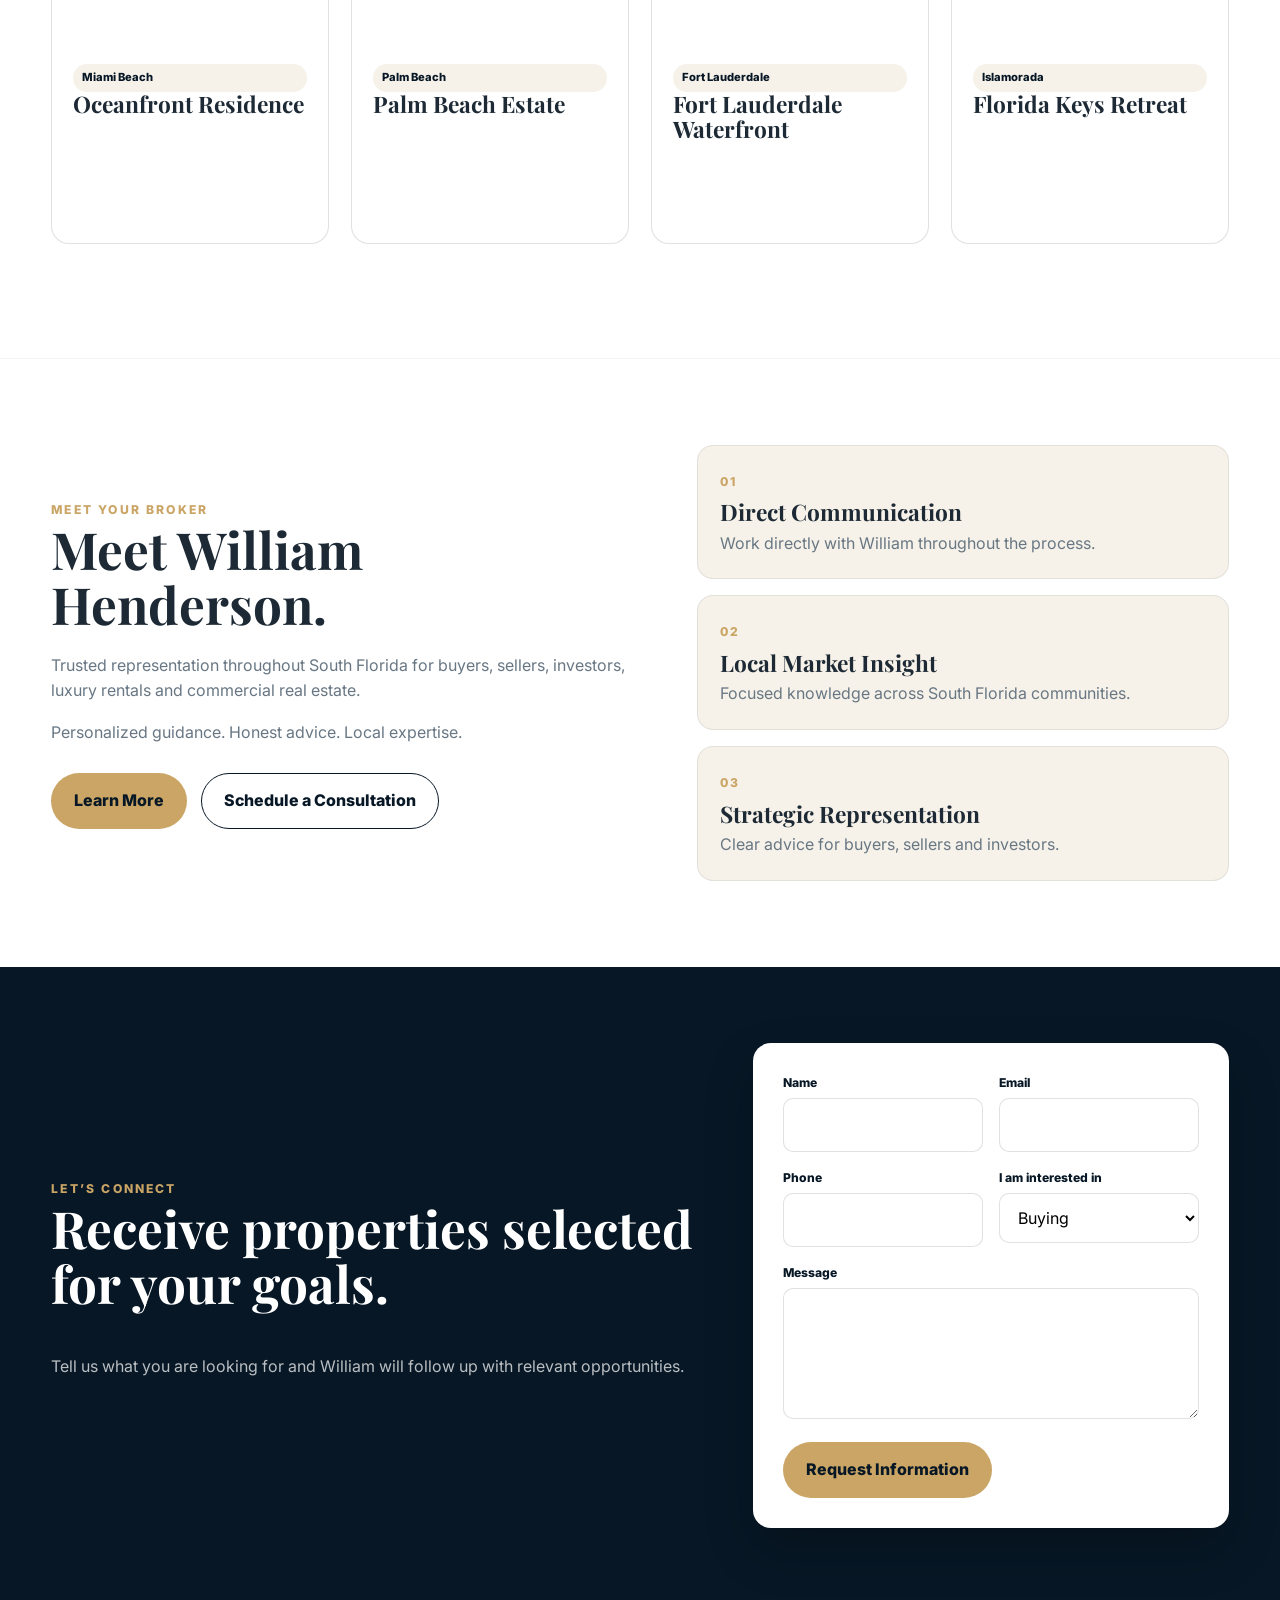
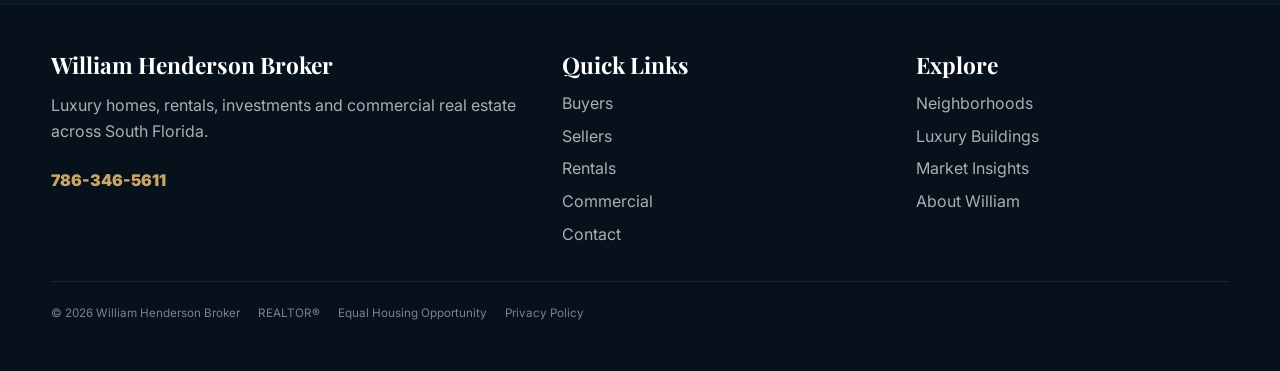
==== commit b4b12849: "Add files via upload" ====
--- a/index.html
+++ b/index.html
@@ -716,52 +716,7 @@
 }
 </style>
 
-
-<style>
-/* CHATGPT FINAL HERO FIX */
-.hero{
-  overflow:hidden!important;
-}
-.hero-image{
-  transform:none!important;
-  filter:none!important;
-  animation:none!important;
-}
-.site-header{
-  backdrop-filter:none!important;
-}
-.hero-overlay{
-  backdrop-filter:none!important;
-}
-.search-shell,
-.search-panel{
-  margin-top:-48px!important;
-  border-top:none!important;
-  box-shadow:0 18px 45px rgba(8,23,37,.14)!important;
-}
-.hero::before,
-.hero::after,
-.search-shell::before,
-.search-shell::after,
-.search-panel::before,
-.search-panel::after{
-  content:none!important;
-  display:none!important;
-}
-main{
-  background:#fff!important;
-}
-</style>
-
-<style>
-.hero{margin-bottom:0!important;padding-bottom:0!important;overflow:hidden!important}
-.search-shell,.search-panel{margin-top:-48px!important;position:relative!important;z-index:99!important;background:#fff!important;border-top:none!important;outline:none!important;box-shadow:0 20px 45px rgba(8,23,37,.14)!important}
-.hero::before,.hero::after,.search-shell::before,.search-shell::after,.search-panel::before,.search-panel::after{content:none!important;display:none!important}
-main{background:#fff!important}
-</style>
-
 </head>
-
 <body>
 
   <header class="site-header">
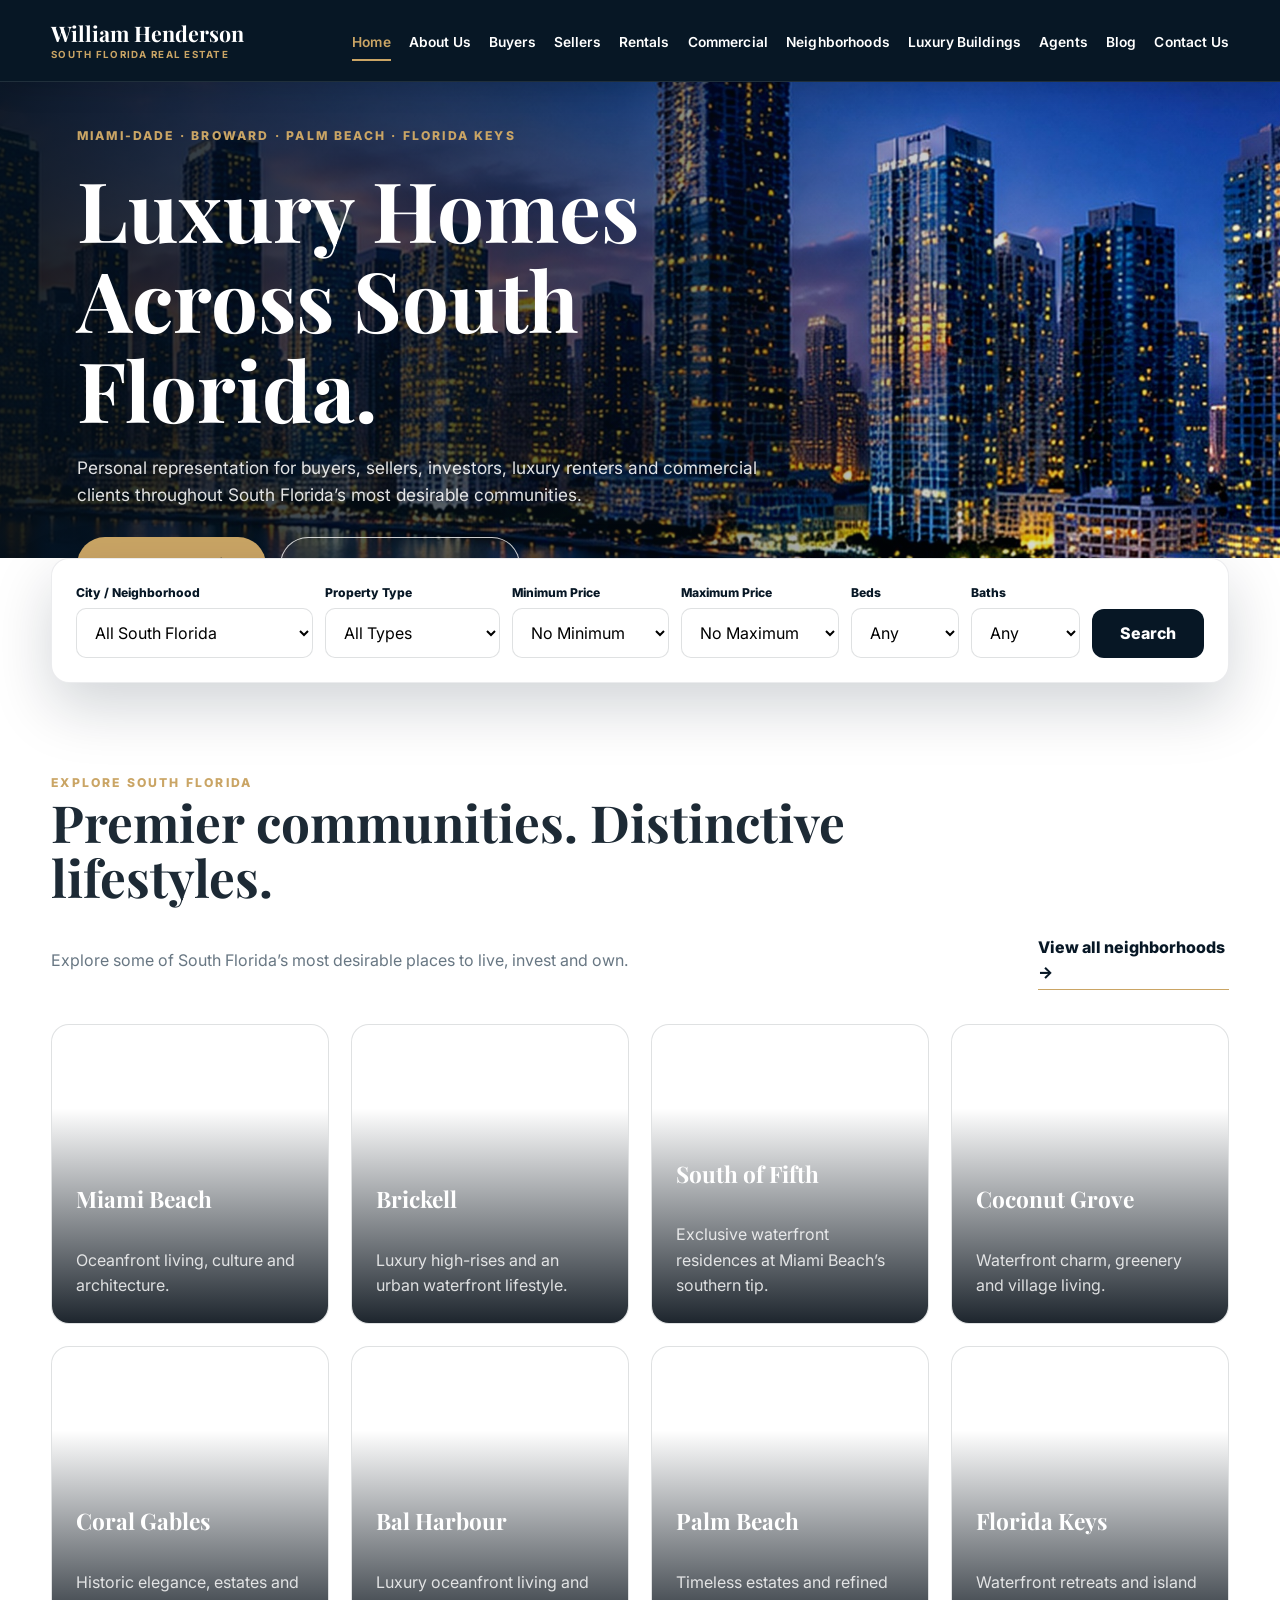
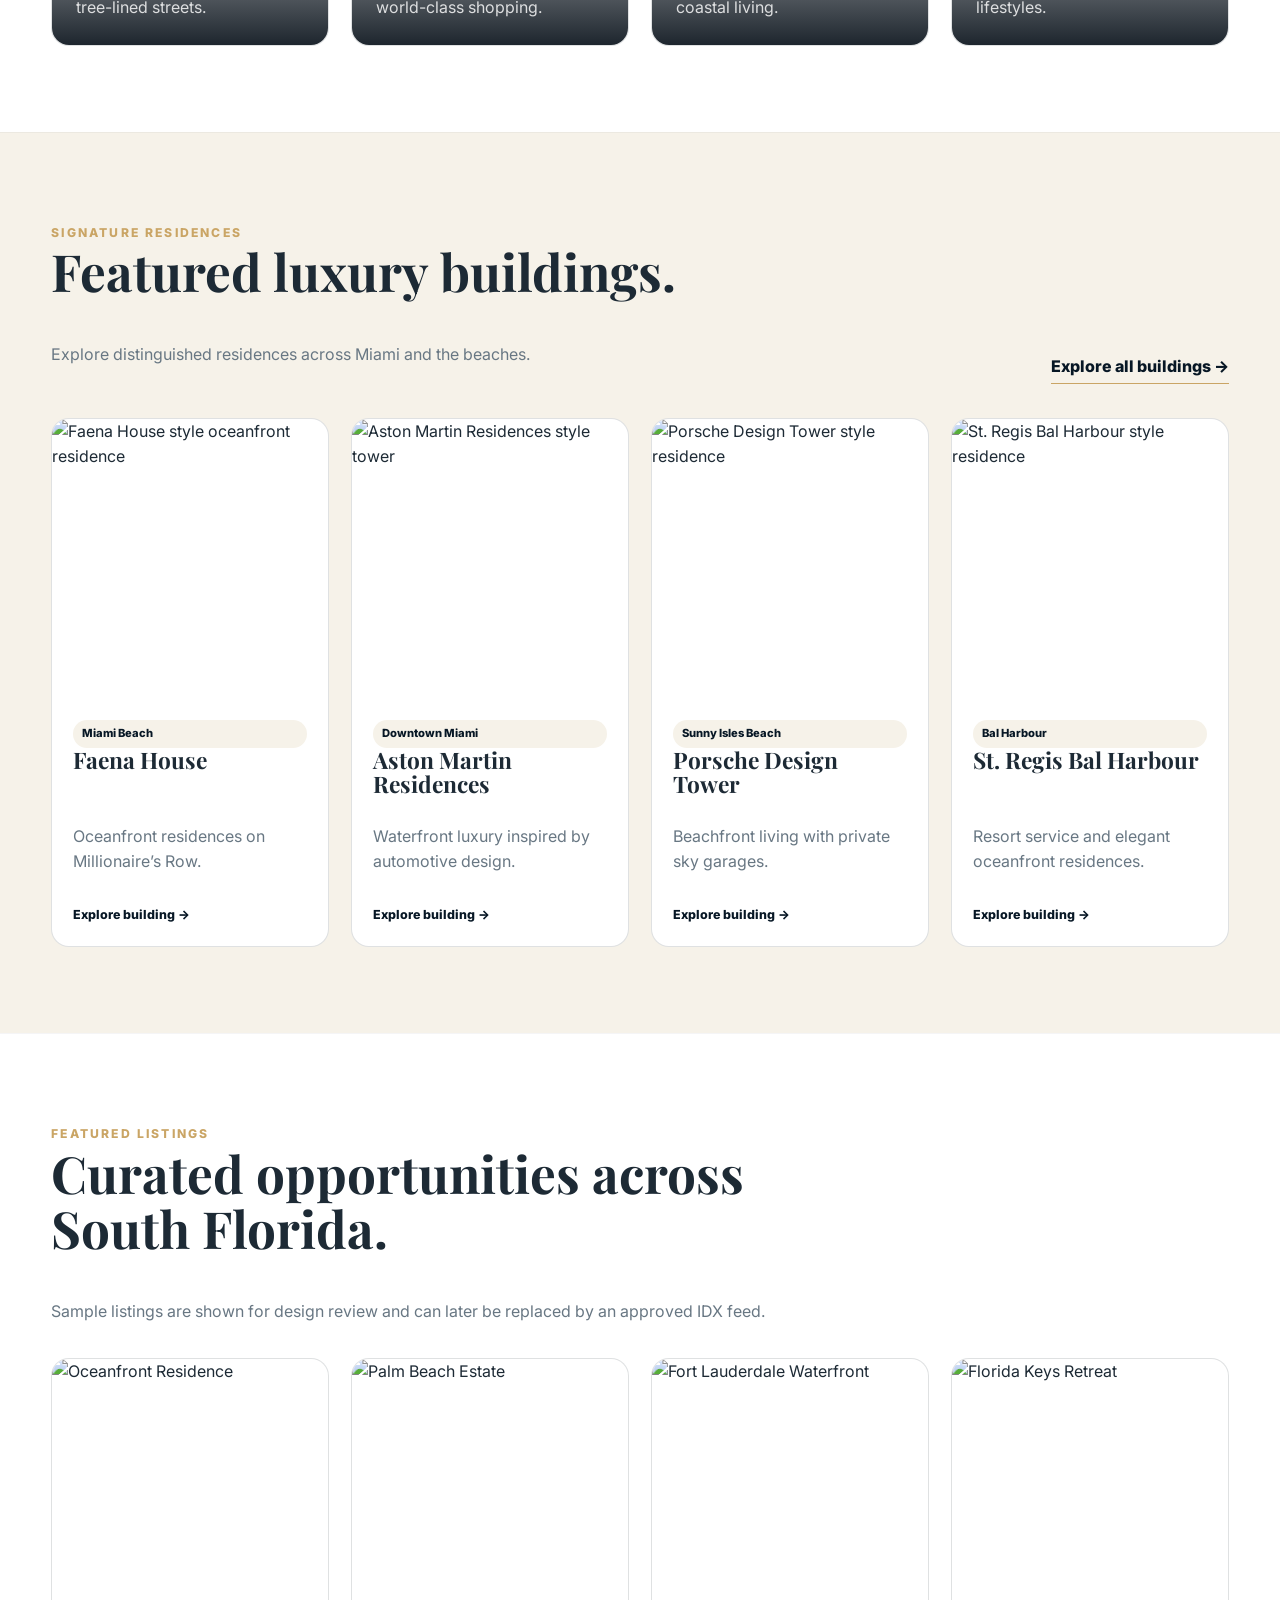
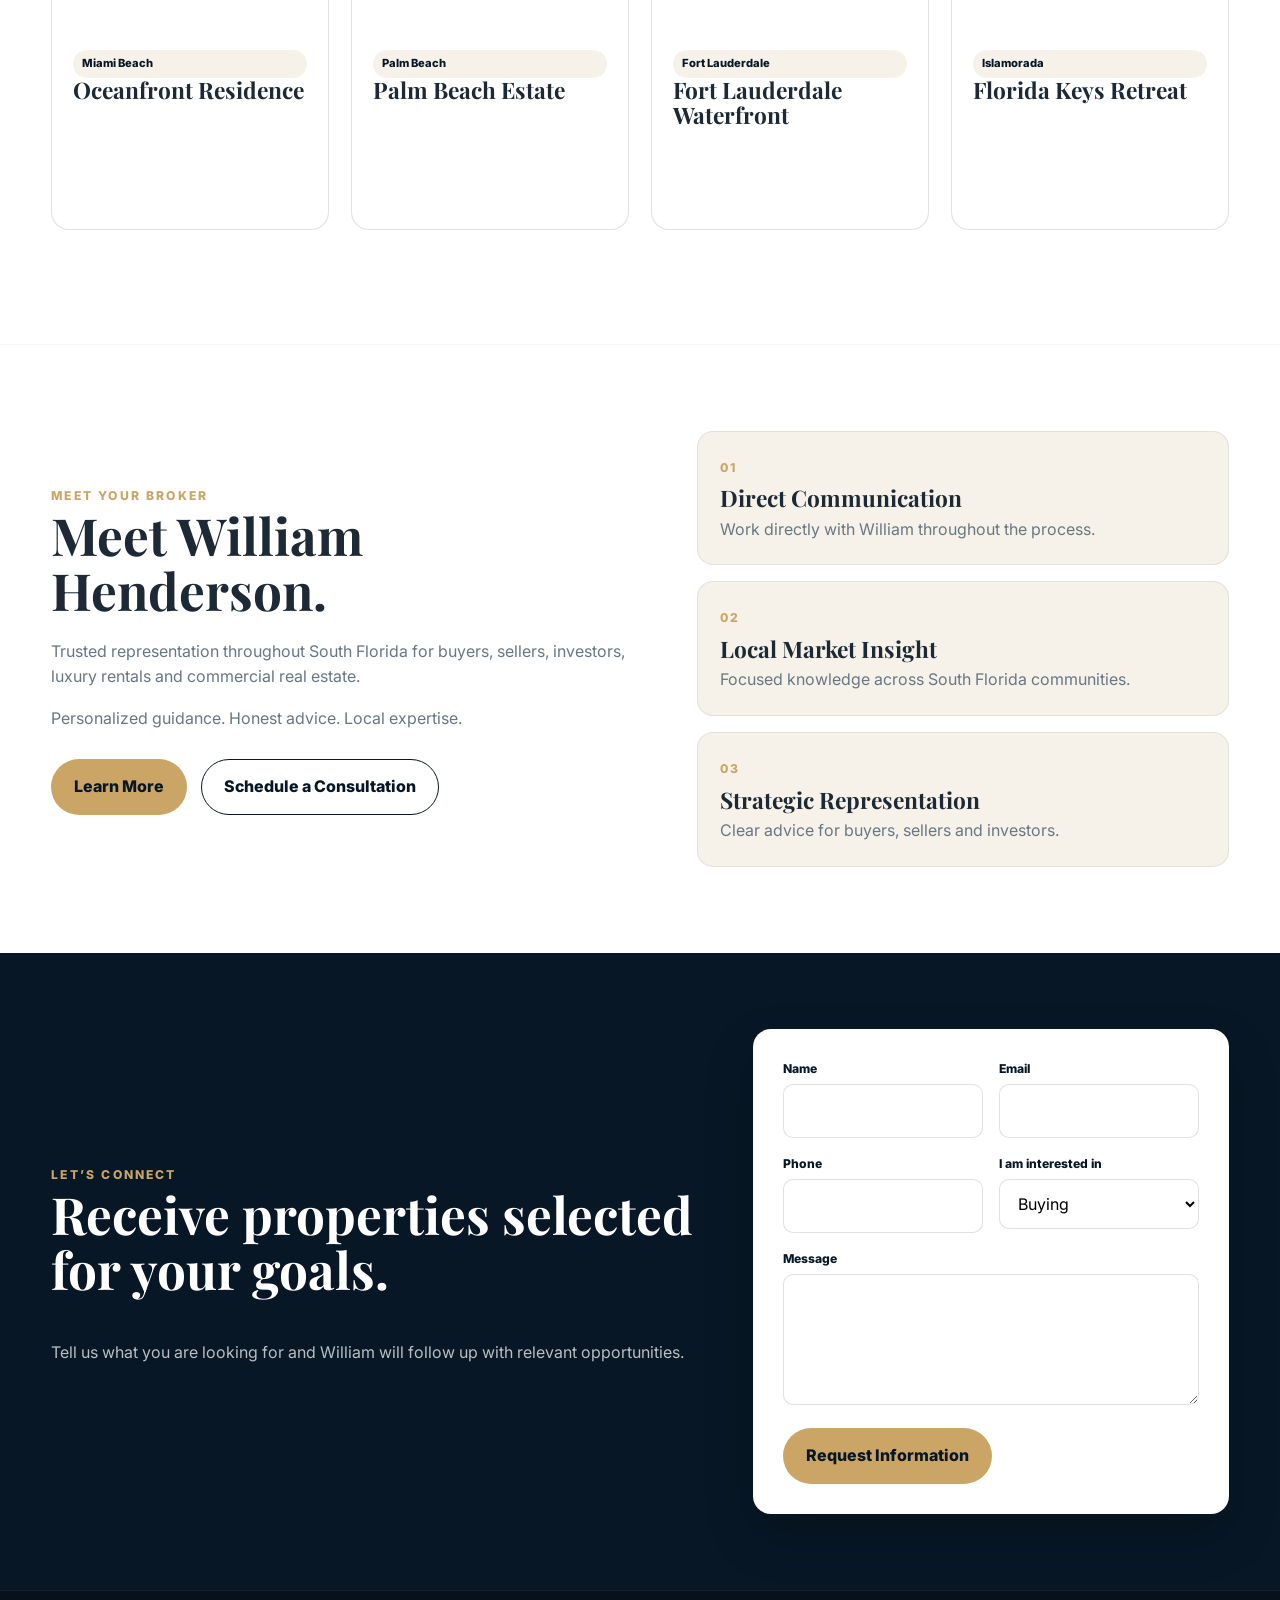
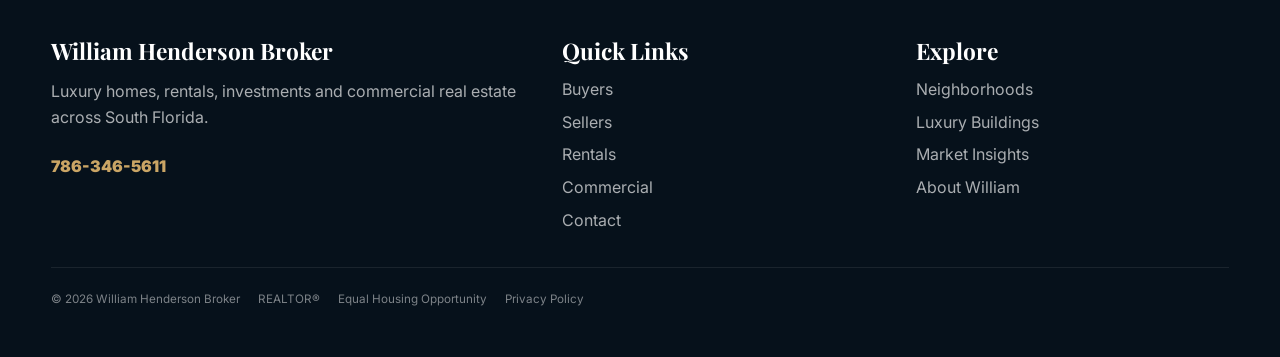
==== commit 76ca59d0: "Add files via upload" ====
--- a/index.html
+++ b/index.html
@@ -716,6 +716,15 @@
 }
 </style>
 
+
+<style id="homepage-fix">
+.hero::before,.hero::after{display:none!important;content:none!important}
+.hero,.hero-overlay,.hero-image{border-bottom:0!important;box-shadow:none!important}
+.search-shell,.search-panel{margin-top:-62px!important;position:relative!important;z-index:999!important;background:#fff!important}
+.search-shell::before,.search-shell::after,.search-panel::before,.search-panel::after{display:none!important;content:none!important}
+main{background:linear-gradient(to bottom,transparent 0,transparent 558px,#fff 558px,#fff 100%)!important}
+</style>
+
 </head>
 <body>
 
